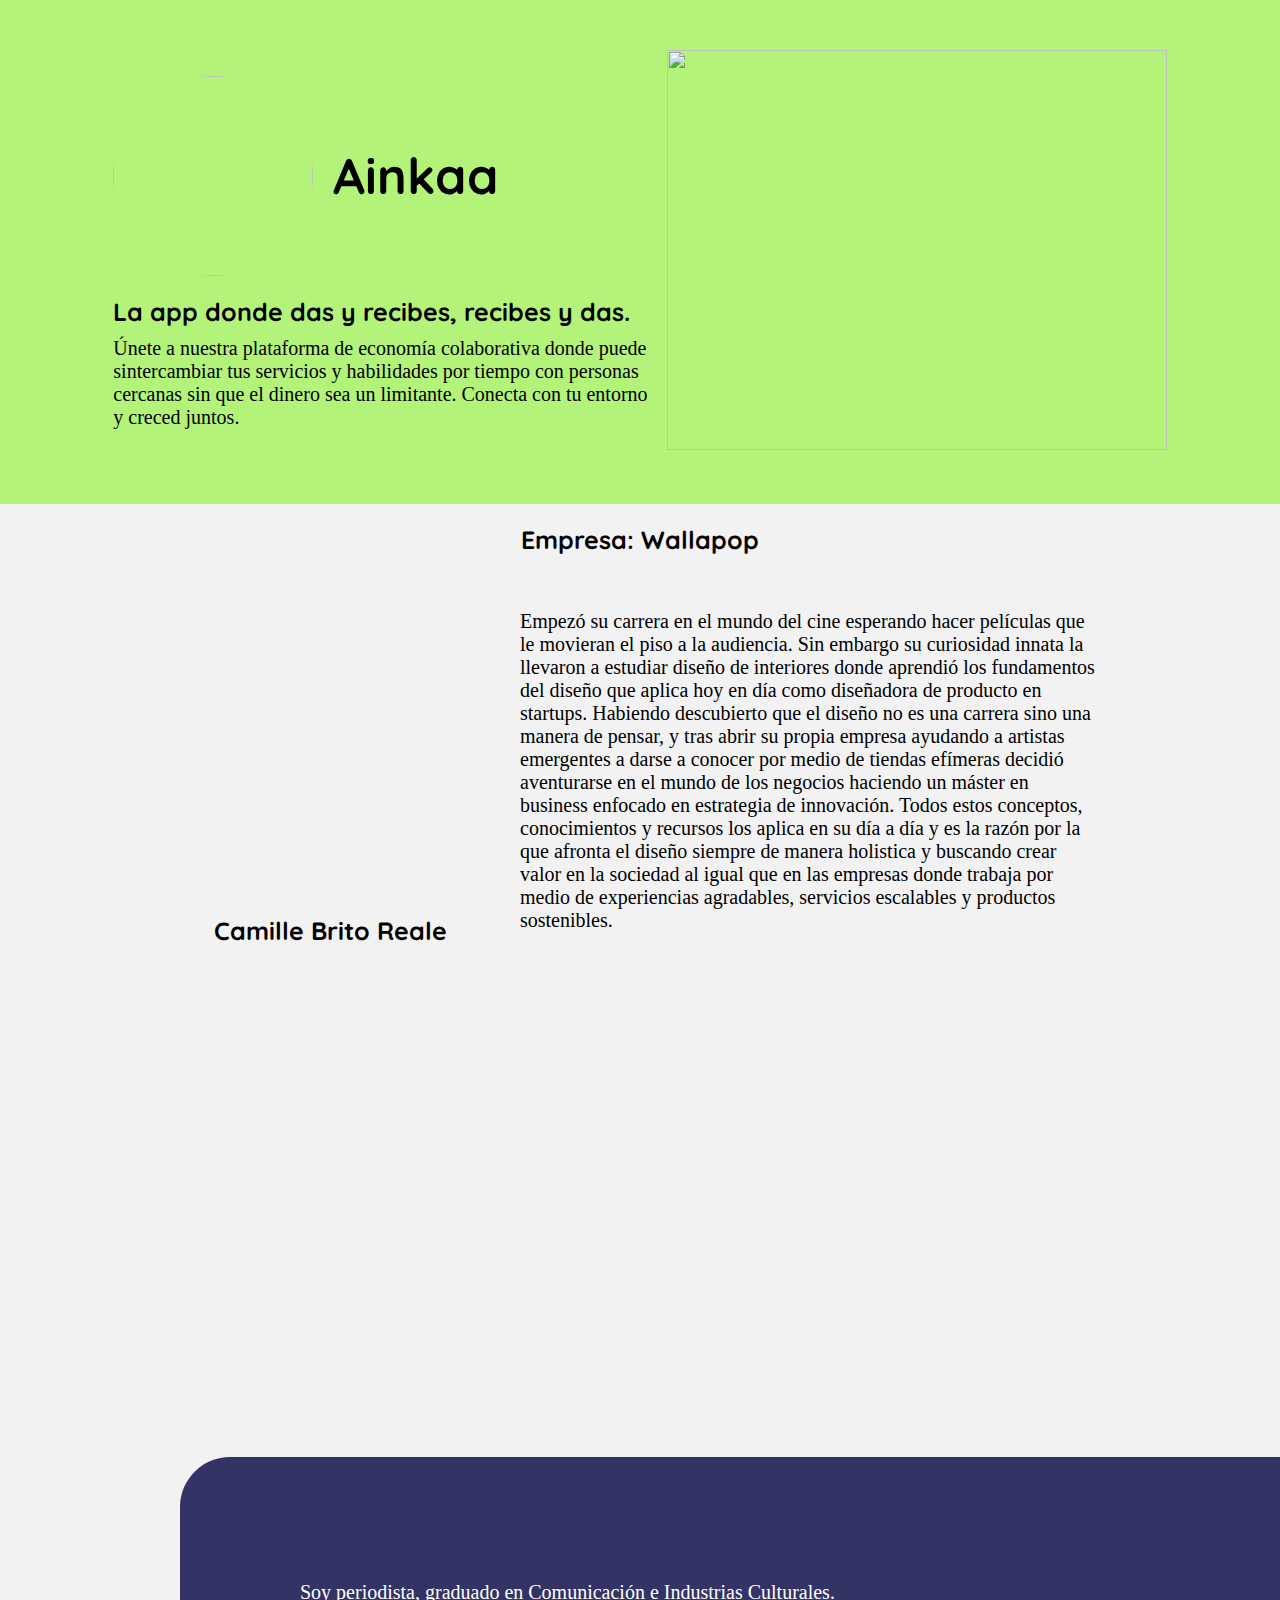
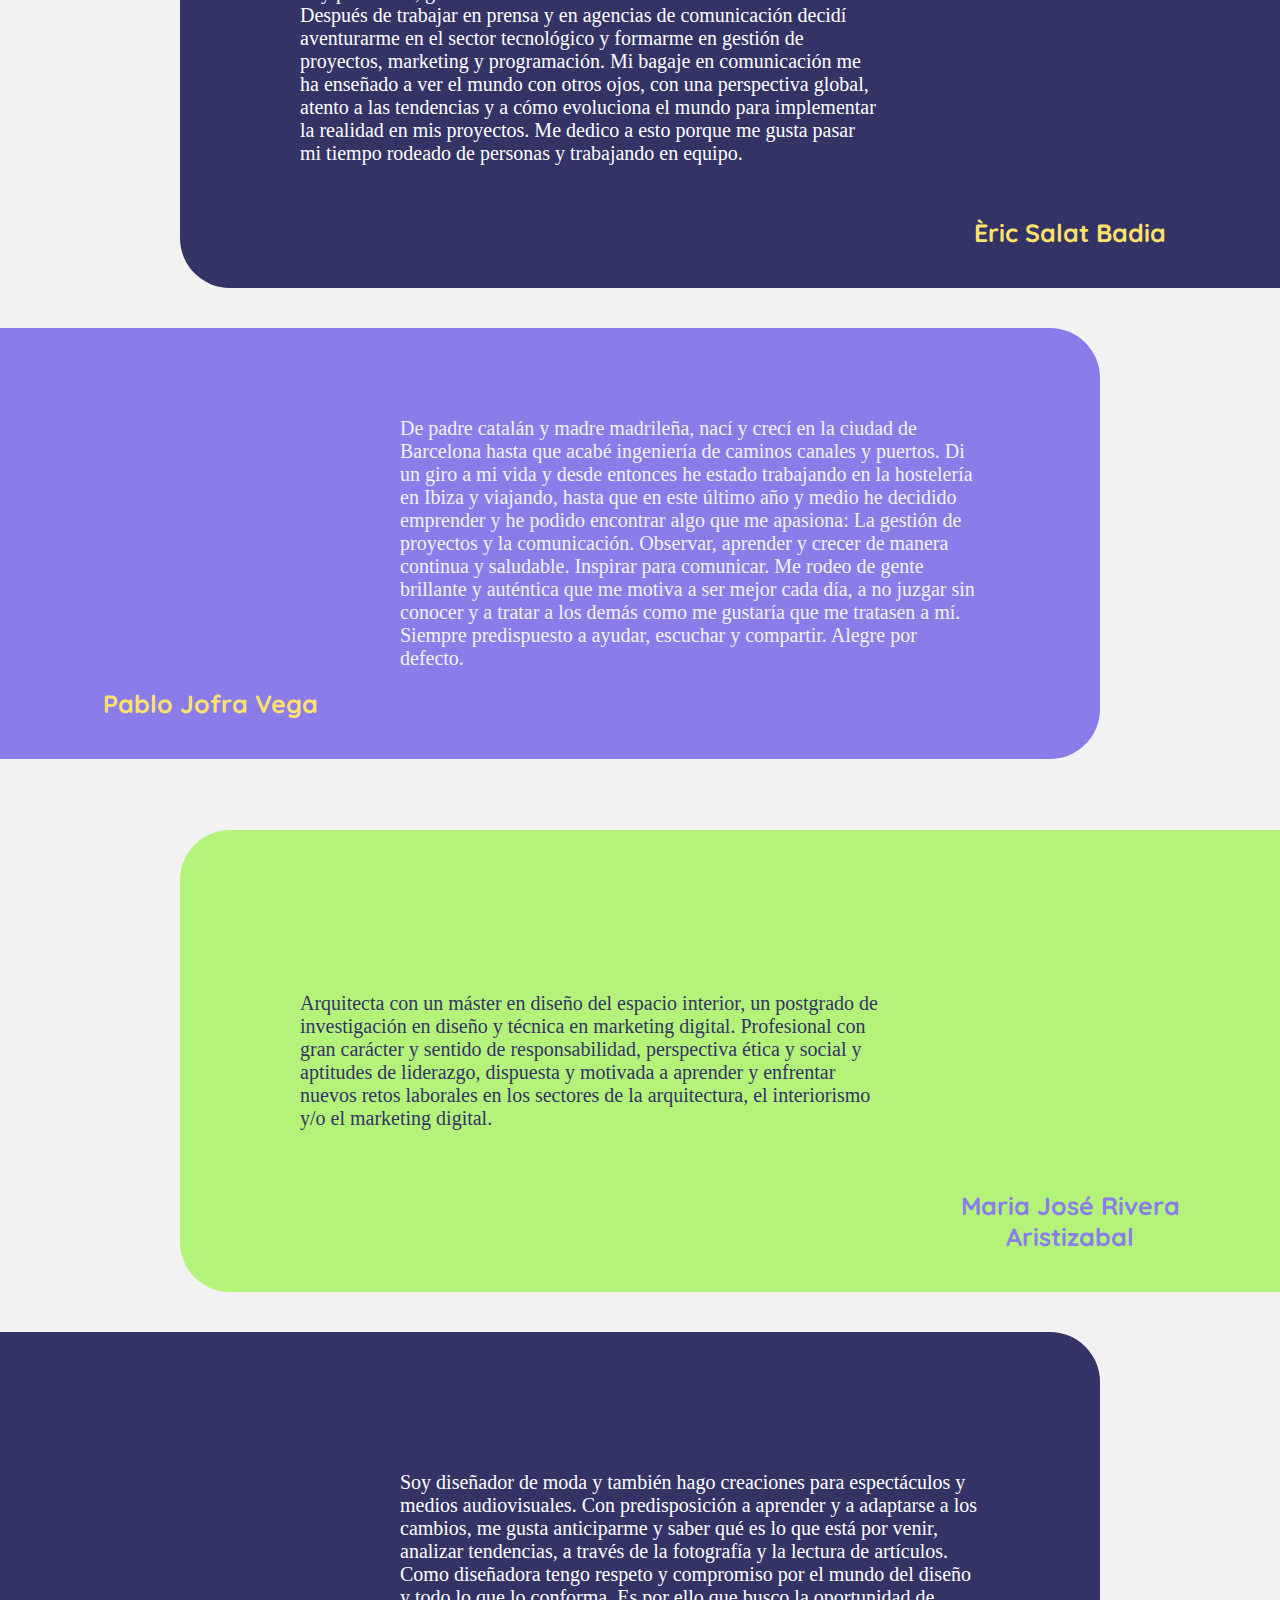
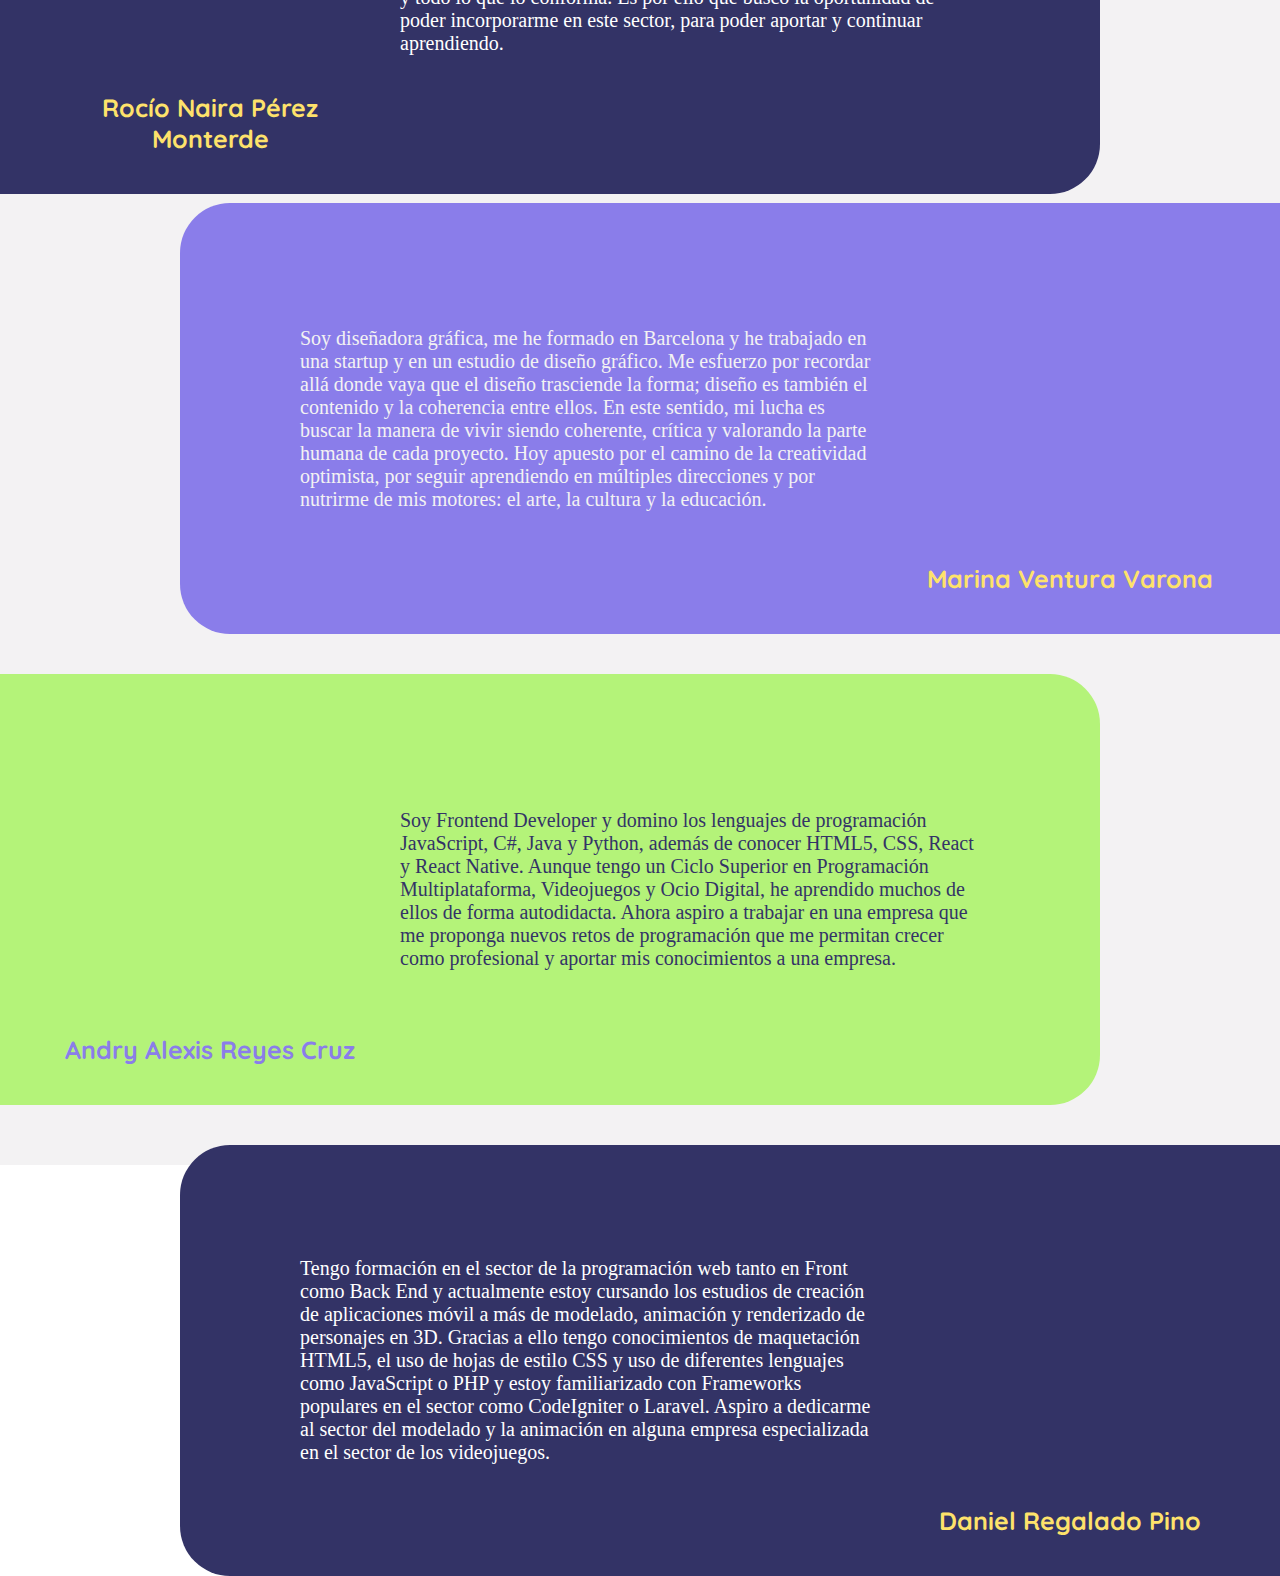
==== index.html @ befacdb6 "Primera subida página web Ainkaa" ====
<!DOCTYPE html>
    <html lang="en">
    <head>
        <meta charset="UTF-8">
        <meta http-equiv="X-UA-Compatible" content="IE=edge">
        <meta name="viewport" content="width=device-width, initial-scale=1.0">
        <title>Ainkaa</title>
        <link rel="stylesheet" href="styles.css">   
        <link rel="preconnect" href="https://fonts.gstatic.com">
        <link href="https://fonts.googleapis.com/css2?family=Quicksand:wght@700&display=swap" rel="stylesheet">
        <link href="https://fonts.googleapis.com/css2?family=Roboto&display=swap" rel="stylesheet"> 
        <link rel="stylesheet" href="https://unpkg.com/aos@next/dist/aos.css" />
    </head>
    <body>
        <div class='ainkaa-container'>
            <div class='header'>
                <div>
                    <div class='logo'>
                        <img src='http://appsfactory.cat/wp-content/uploads/2021/05/icono-1_sombra.png'/>
                        <h1>
                            Ainkaa
                        </h1>
                    </div>
                    <h2>
                        La app donde das y recibes, recibes y das. 
                    </h2>
                    <p>
                        Únete a nuestra plataforma de economía colaborativa donde puede sintercambiar tus servicios y habilidades por tiempo con personas cercanas sin que el dinero sea un limitante. Conecta con tu entorno y creced juntos.
                    </p>
                </div>
                <div>
                    <img src='http://appsfactory.cat/wp-content/uploads/2021/05/Ilustraciones-ainkaa-scaled.png'/>
                </div>
            </div>
            <div class='person camille'>
                <h2>
                    Empresa: Wallapop
                </h2>
                <div class='person-content'>
                    <section>
                        <div class='photo'>
                            <div></div>
                            <div>
                                <a href='https://www.linkedin.com/in/camillebreale/' target='_blank'>
                                    Linkedin
                                </a>
                            </div>
                        </div>
                        <h4>
                            Camille Brito Reale
                        </h4>
                    </section>
                    <p>
                        Empezó su carrera en el mundo del cine esperando hacer películas que le movieran el piso a la audiencia. Sin embargo su curiosidad innata la llevaron a estudiar diseño de interiores donde aprendió los fundamentos del diseño que aplica hoy en día como diseñadora de producto en startups. Habiendo descubierto que el diseño no es una carrera sino una manera de pensar, y tras abrir su propia empresa ayudando a artistas emergentes a darse a conocer por medio de tiendas efímeras decidió aventurarse en el mundo de los negocios haciendo un máster en business enfocado en estrategia de innovación. 

Todos estos conceptos, conocimientos y recursos los aplica en su día a día y es la razón por la que afronta el diseño siempre de manera holistica y buscando crear valor en la sociedad al igual que en las empresas donde trabaja por medio de experiencias agradables, servicios escalables y productos sostenibles. 
                    </p>
                </div>
            </div>
            <div class='person eric'>
                <div class='person-content right' data-aos='slide-up'>
                    <section>
                        <div class='photo'>
                            <div></div>
                            <div>
                                <a href='http://appsfactory.cat/wp-content/uploads/2021/05/CV-ÈRIC-SALAT-BADIA.pdf' target='_blank'>
                                    C.V.
                                </a>
                            </div>
                        </div>
                        <h4>
                            Èric Salat Badia
                        </h4>
                    </section>
                    <p>
                        Soy periodista, graduado en Comunicación e Industrias Culturales. Después de trabajar en prensa y en agencias de comunicación decidí aventurarme en el sector tecnológico y formarme en gestión de proyectos, marketing y programación. Mi bagaje en comunicación me ha enseñado a ver el mundo con otros ojos, con una perspectiva global, atento a las tendencias y a cómo evoluciona el mundo para implementar la realidad en mis proyectos. Me dedico a esto porque me gusta pasar mi tiempo rodeado de personas y trabajando en equipo.
                    </p>
                </div>
            </div>
            <div class='person pablo'>
                <div class='person-content left' data-aos='slide-up'>
                    <section>
                        <div class='photo'>
                            <div></div>
                            <div>
                                <a href='http://appsfactory.cat/wp-content/uploads/2021/05/CV_Pablo-Jofra.pdf' target='_blank'>
                                    C.V.
                                </a>
                            </div>
                        </div>
                        <h4>
                            Pablo Jofra Vega
                        </h4>
                    </section>
                    <p>
                        De padre catalán y madre madrileña, nací y crecí en la ciudad de Barcelona hasta que acabé ingeniería de caminos canales y puertos. Di un giro a mi vida y desde entonces he estado trabajando en la hostelería en Ibiza  y viajando, hasta que en este último año y medio he decidido emprender  y he podido encontrar algo que me apasiona: La gestión de proyectos y la comunicación.

Observar, aprender y crecer de manera continua y saludable. Inspirar para comunicar. Me rodeo de gente brillante y auténtica que me motiva a ser mejor cada día, a no juzgar sin conocer y a tratar a los demás como me gustaría que me tratasen a mí. Siempre predispuesto a ayudar, escuchar y compartir. Alegre por defecto.

                    </p>
                </div>
            </div>
            <div class='person majo'>
                <div class='person-content right' data-aos='slide-up'>
                    <section>
                        <div class='photo'>
                            <div></div>
                            <div>
                                <a href='http://appsfactory.cat/wp-content/uploads/2021/05/CV-Maria-Jose-Rivera.pdf' target='_blank'>
                                    C.V.
                                </a>
                                <a href='https://www.youtube.com/watch?v=gDdboHt_WVc' target='_blank'>
                                    Vídeo C.V.
                                </a>
                            </div>
                        </div>
                        <h4>
                            Maria José Rivera Aristizabal
                        </h4>
                    </section>
                    <p>
                        Arquitecta con un máster en diseño del espacio interior, un postgrado de investigación en diseño y técnica en marketing digital. Profesional con gran carácter y sentido de responsabilidad, perspectiva ética y social y aptitudes de liderazgo, dispuesta y motivada a aprender y enfrentar nuevos retos laborales en los sectores de la arquitectura, el interiorismo y/o el marketing digital.
                    </p>
                </div>
            </div>
            <div class='person rocio'>
                <div class='person-content left' data-aos='slide-up'>
                    <section>
                        <div class='photo'>
                            <div></div>
                            <div>
                                <a href='http://appsfactory.cat/wp-content/uploads/2021/05/ROCIO_NAYRA_CV-1.pdf' target='_blank'>
                                    C.V.
                                </a>
                            </div>
                        </div>
                        <h4>
                            Rocío Naira Pérez Monterde
                        </h4>
                    </section>
                    <p>
                        Soy diseñador de moda y también hago creaciones para espectáculos y medios audiovisuales.
                        Con predisposición a aprender y a adaptarse a los cambios, me gusta anticiparme y saber qué es lo que está por venir, analizar tendencias, a través de la fotografía y la lectura de artículos.
                        Como diseñadora tengo respeto y compromiso por el mundo del diseño y todo lo que lo conforma. Es por ello que busco la oportunidad de poder incorporarme en este sector, para poder aportar y continuar aprendiendo.
                    </p>
                </div>
            </div>
            <div class='person marina'>
                <div class='person-content right' data-aos='slide-up'>
                    <section>
                        <div class='photo'>
                            <div></div>
                            <div>
                                <a href='https://digiapp.es/andry/documents/CV-Marina-Ventura.pdf' target='_blank'>
                                    C.V.
                                </a>
                            </div>
                        </div>
                        <h4>
                            Marina Ventura Varona
                        </h4>
                    </section>
                    <p>
                        Soy diseñadora gráfica, me he formado en Barcelona y he trabajado en una startup y en un estudio de diseño gráfico. Me esfuerzo por recordar allá donde vaya que el diseño trasciende la forma; diseño es también el contenido y la coherencia entre ellos. En este sentido, mi lucha es buscar la manera de vivir siendo coherente, crítica y valorando la parte humana de cada proyecto. Hoy apuesto por el camino de la creatividad optimista, por seguir aprendiendo en múltiples direcciones y por nutrirme de mis motores: el arte, la cultura y la educación.
                    </p>
                </div>
            </div>
            <div class='person andry'>
                <div class='person-content left' data-aos='slide-up'>
                    <section>
                        <div class='photo'>
                            <div></div>
                            <div>
                                <a href='http://appsfactory.cat/wp-content/uploads/2021/05/Cv_Andry_Alexis_Reyes_Cruz.pdf' target='_blank'>
                                    C.V.
                                </a>
                            </div>
                        </div>
                        <h4>
                            Andry Alexis Reyes Cruz
                        </h4>
                    </section>
                    <p>
                        Soy Frontend Developer y domino los lenguajes de programación  JavaScript, C#, Java y Python, además de conocer HTML5, CSS, React y React Native. Aunque tengo un Ciclo Superior en Programación Multiplataforma, Videojuegos y Ocio Digital, he aprendido muchos de ellos de forma autodidacta.
                        Ahora aspiro a trabajar en una empresa que me proponga nuevos retos de programación que me permitan crecer como profesional y aportar mis conocimientos a una empresa.
                    </p>
                </div>
            </div>
            <div class='person dani'>
                <div class='person-content right' data-aos='slide-up'>
                    <section>
                        <div class='photo'>
                            <div></div>
                            <div>
                                <a href='http://appsfactory.cat/wp-content/uploads/2021/05/CV_Daniel_Regalado.pdf' target='_blank'>
                                    C.V.
                                </a>
                            </div>
                        </div>
                        <h4>
                            Daniel Regalado Pino
                        </h4>
                    </section>
                    <p>
                        Tengo formación en el sector de la programación web tanto en Front como Back End y actualmente estoy cursando los estudios de creación de aplicaciones móvil a más de modelado, animación y renderizado de personajes en 3D.
                        Gracias a ello tengo conocimientos de maquetación HTML5, el uso de hojas de estilo CSS y uso de diferentes lenguajes como JavaScript o PHP y estoy familiarizado con Frameworks populares en el sector como CodeIgniter o Laravel. Aspiro a dedicarme al sector del modelado y la animación en alguna empresa especializada en el sector de los videojuegos.
                    </p>
                </div>
            </div>
        </div>
        <script src="https://unpkg.com/aos@next/dist/aos.js"></script>
        <script>
            window.addEventListener('load', () => {
                AOS.init();
                const camille = document.querySelector('.camille .person-content > section .photo');
                camille.classList.add('init-anim');
            });
        </script>
    </body>
</html>
---- styles.css ----
* {
    padding: 0px;
    margin: 0px;
}

h1 {
    text-align: left;
}

h1, h2, h3, h4, a {
    font-family: 'Quicksand', sans-serif;
}

h2, h3 {
    font-size: 25px;
    font-weight: bold;
}

h4 {
    font-size: 25px;
    font-weight: bold;
    text-align: center;
}

a {
    font-size: 40px;
    color: black;
}

p {
    font-size: 20px;
}

.init-anim {
    transform: rotateY(360deg);
}

.ainkaa-container {
    width: 100vw;
    height: 100vh;
    background-color: #F3F2F3;
}

.header {
    display: flex;
    justify-content: space-evenly;
    background-color: #B4F379; /*Color de fondo del header.*/
    padding: 50px 100px 50px 100px;
}

.header > div:first-child {
    display: flex;
    flex-direction: column;
    justify-content: center;
    width: 50%;
}

.logo {
    display: flex;
    justify-content: center;
    align-items: center;
    margin-bottom: 20px;
    margin-right: 20px;
    align-self: flex-start;
}

.logo h1 {
    font-size: 50px;
    font-family: 'Quicksand', sans-serif;
}

.logo img {
    width: 200px;
    height: 200px;
    margin-right: 20px;
    border-radius: 50%;
}

.header div:first-child h2 {
    margin-bottom: 10px;
}

.header div:last-child img {
    width: 500px;
    height: 400px;
}

.person {
    display: flex;
    flex-direction: column;
    justify-content: center;
    align-items: center;
    /* padding: 40px 40px 60px 40px; */
    background-color: #F3F2F3;
    padding-top: 20px;
    padding-bottom: 20px;
}

.person h2 {
    text-align: center;
}

.person-content {
    display: flex;
    flex-direction: row;
    width: 75%;
    justify-content: center;
    align-items: center;
    padding: 20px;
}

.person-content > section {
    display: flex;
    flex-direction: column;
    justify-content: center;
    align-items: center;
    margin-right: 20px;
    perspective: 50;
    border-radius: 50%;
    margin: 20px;
}

.person-content > section h3 {
    color: #333366;
}

.person-content p {
    margin-left: 20px;
    margin-right: 20px;
}

.camille .person-content {
    align-self: center;
}

.camille .photo div:first-child {
    background-image: url('http://appsfactory.cat/wp-content/uploads/2021/05/Camille-Brito-Reale.jpg');
    background-size: contain;
}

.right {
    display: flex;
    justify-content: center;
    align-self: flex-end;
    flex-direction: row-reverse;
    justify-self: center;
    border-radius: 50px 0 0 50px;
    padding-left: 100px;
    padding-top: 20px;
    padding-bottom: 20px;
    padding-right: 40px;
}

.left {
    display: flex;
    justify-content: center;
    align-self: flex-start;
    flex-direction: row;
    justify-self: center;
    border-radius: 0 50px 50px 0;
    padding-right: 100px;
    padding-top: 20px;
    padding-bottom: 20px;
    padding-left: 40px;
}

.photo {
    width: 300px;
    height: 300px;
    margin-bottom: 20px;
    transform-style: preserve-3d;
    position: relative;
    transition: 1.5s;
}

.person-content > section:hover .photo {
    transform: rotateY(180deg);
}

.photo div:first-child {
    width: 100%;
    height: 100%;
    background-size: contain;
    border-radius: 50%;
    backface-visibility: hidden;
    position: absolute;
}

.photo div:last-child {
    display: flex;
    align-items: center;
    justify-content: center;
    width: 100%;
    height: 100%;
    background-color: white;
    backface-visibility: hidden;
    position: absolute;
    transform: rotateY(180deg);
    border-radius: 50%;
}

.photo div:last-child h4 {
    text-align: center;
}

.eric .photo div:first-child {
    background-image: url('http://appsfactory.cat/wp-content/uploads/2021/05/Èric-Salat-Badia.jpg');
}

.eric .person-content {
    background-color: #333366;
}

.eric .person-content > section > h4 {
    color: #FEE26B;
}

.eric .person-content > p {
    color: white;
}

.pablo .photo div:first-child {
    background-image: url('http://appsfactory.cat/wp-content/uploads/2021/05/Pablo-Jofra-Vega-scaled.jpg');
}

.pablo .person-content {
    background-color: #8A7DEA;
}

.pablo .person-content > section > h4 {
    color: #FEE26B;
}

.pablo .person-content > p {
    color: #F3F2F3;
}

.majo .photo > div:first-child {
    background-image: url('http://appsfactory.cat/wp-content/uploads/2021/05/Maria-José-Rivera-Aristizabal-scaled.jpg');
}

.majo .photo > div:last-child {
    flex-direction: column;
}

.majo .person-content {
    background-color: #B4F379;
}

.majo .person-content > section > h4 {
    color: #8A7DEA;
}

.majo .person-content > p {
    color: #333366;
}

.rocio .photo > div:first-child {
    background-image: url('http://appsfactory.cat/wp-content/uploads/2021/05/Rocío-Naira-Pérez-Monterde-scaled.jpg');
}

.rocio .person-content {
    background-color: #333366;
}

.rocio .person-content > section > h4 {
    color: #FEE26B
}

.rocio .person-content > p {
    color: white;
}

.marina .photo > div:first-child {
    background-image: url('http://appsfactory.cat/wp-content/uploads/2021/05/Marina-Ventura-Verona-scaled.jpg');
}

.marina .person-content {
    background-color: #8A7DEA;
}

.marina .person-content > section > h4 {
    color: #FEE26B;
}

.marina .person-content > p {
    color: #F3F2F3;
}

.andry .photo > div:first-child {
    background-image: url('http://appsfactory.cat/wp-content/uploads/2021/05/Andry-Alexis-Reyes-Cruz-scaled.jpg');
}

.andry .person-content {
    background-color: #B4F379;
}

.andry .person-content > section > h4 {
    color: #8A7DEA;
}

.andry .person-content > p {
    color: #333366;
}

.dani .photo > div:first-child {
    background-image: url('http://appsfactory.cat/wp-content/uploads/2021/05/dani.jpeg');
}

.dani .person-content {
    background-color: #333366;
}

.dani .person-content > section > h4 {
    color: #FEE26B
}

.dani .person-content > p {
    color: white;
}

@media screen and (max-width: 1000px) {
    .header {
        flex-direction: column;
        justify-content: center;
        align-items: center;
    }

    .header > div:first-child {
        width: 90%;
        margin-bottom: 50px;
    }    

    .header div:last-child img {
        width: 400px;
        height: 300px;
    }

    .logo {
        align-self: center
    }

    .person-content {
        margin-top: 40px;
        display: flex;
        flex-direction: column;
        width: 80%;
    }

    .person-content p {
        margin: 60px;
    }

    .person-content > section {
        margin-bottom: 20px;
        margin-right: 0px;
    }

    .right {
        align-self: center;
        flex-direction: column;
        padding: 30px;
        margin: 0px;
        border-radius: 0px;
        width: 100vw;
    }

    .left {
        align-self: center;
        flex-direction: column;
        padding: 30px;
        margin: 0px;
        border-radius: 0px;
        width: 100vw;
    }
}
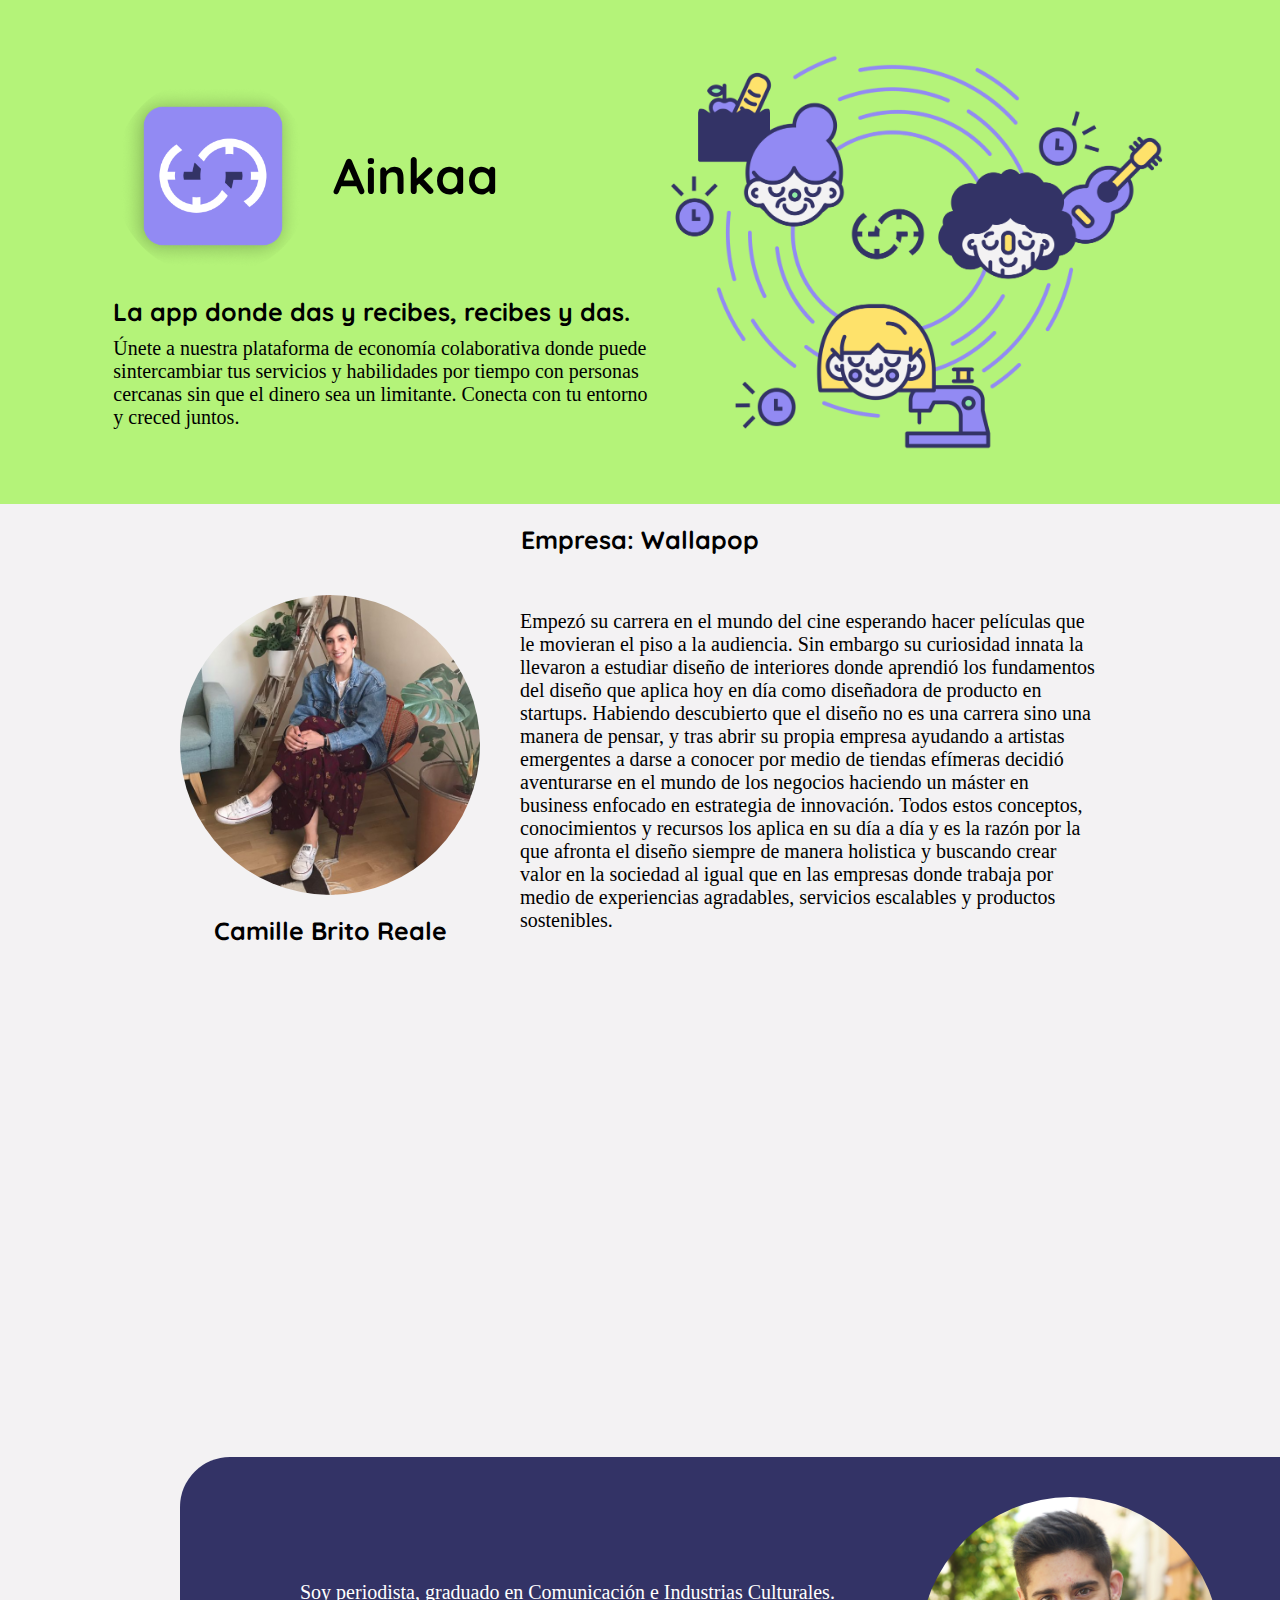
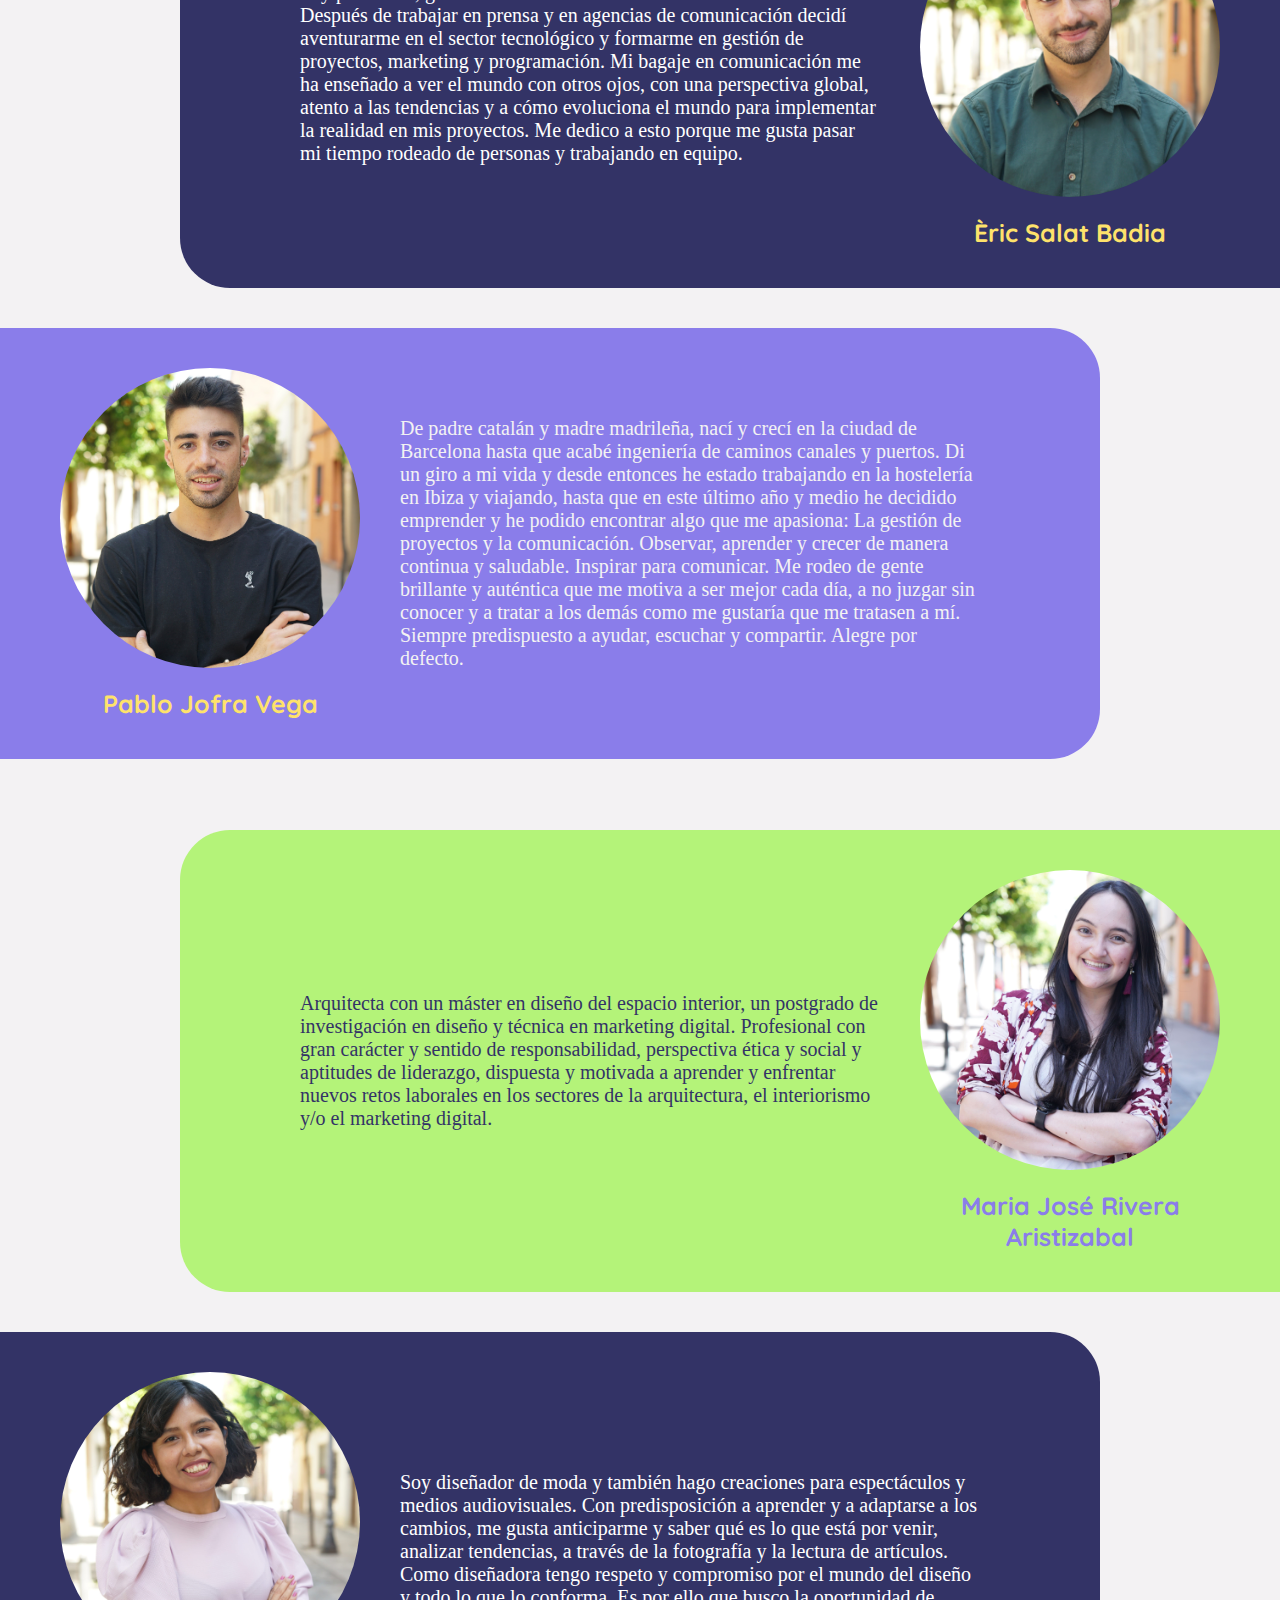
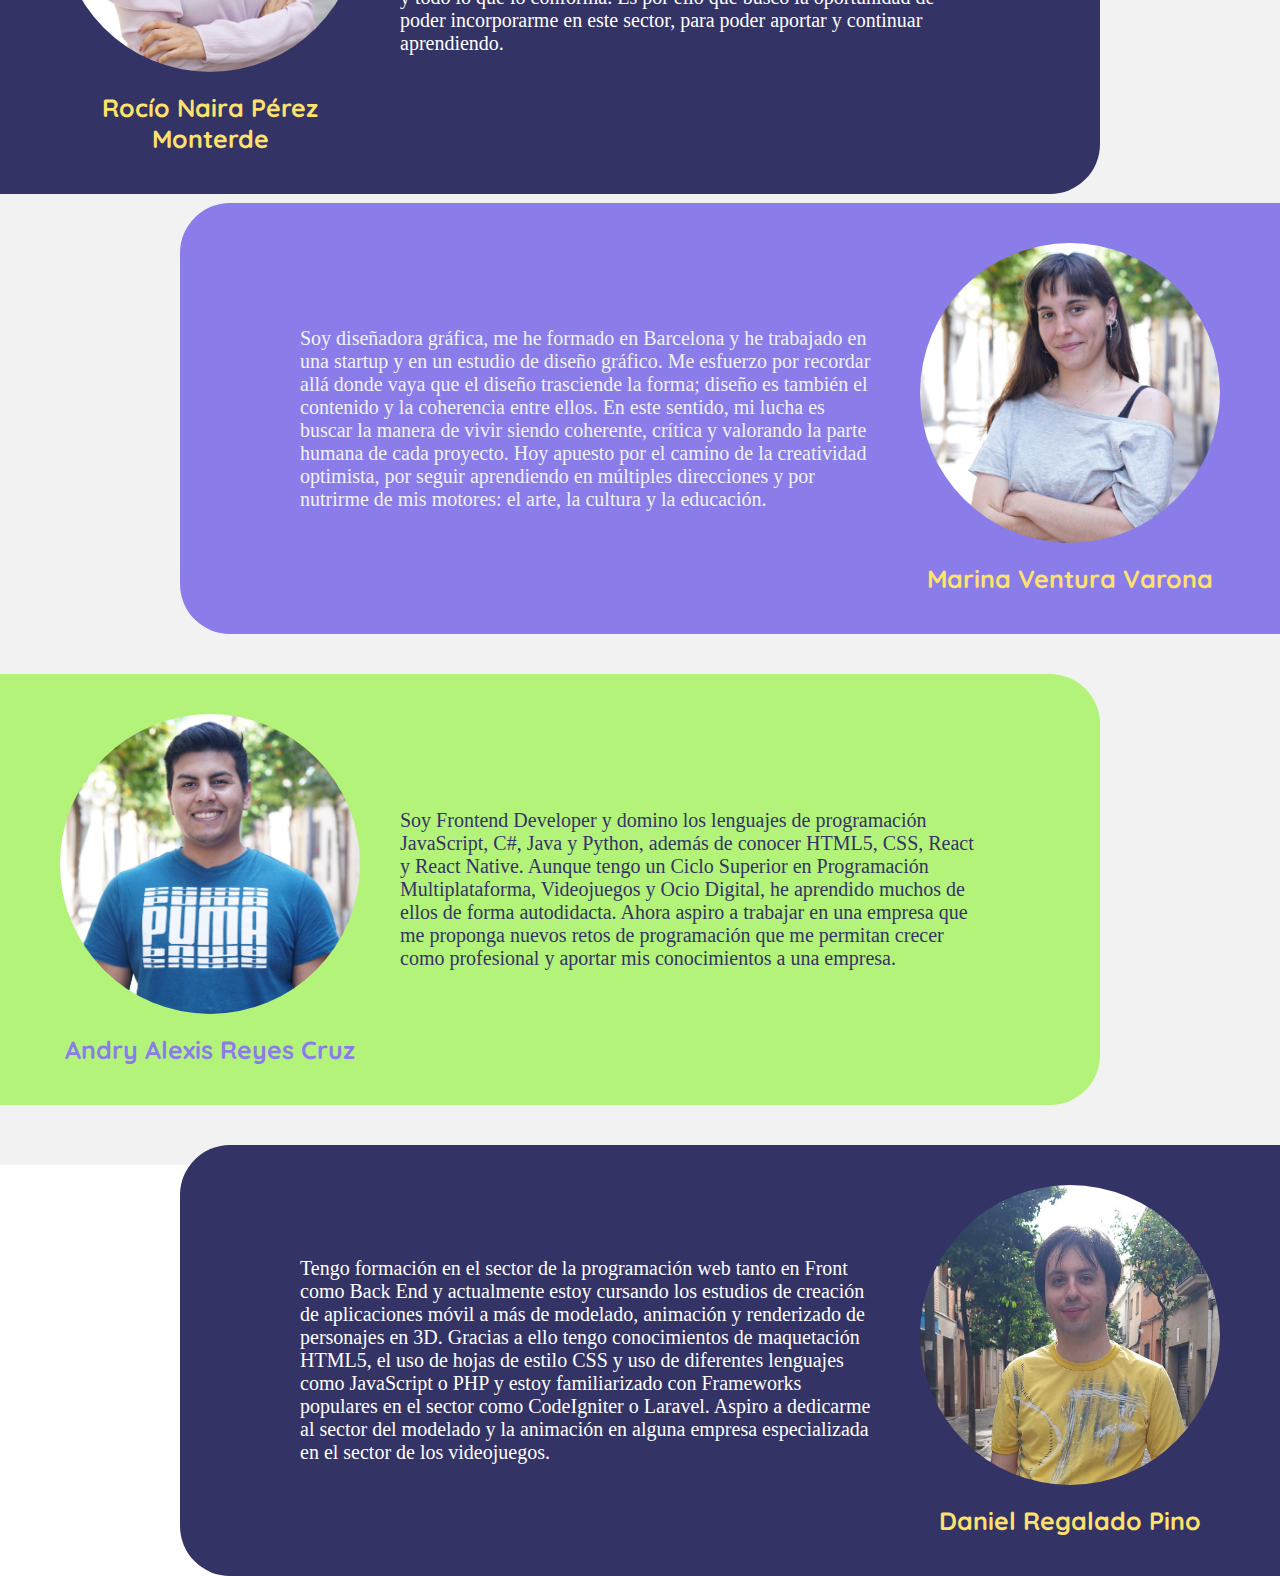
==== commit 5ee29a91: "Cambio URLS imagenes y documentos" ====
--- a/index.html
+++ b/index.html
@@ -16,7 +16,7 @@
             <div class='header'>
                 <div>
                     <div class='logo'>
-                        <img src='http://appsfactory.cat/wp-content/uploads/2021/05/icono-1_sombra.png'/>
+                        <img src='./img/icono_1_sombra.png'/>
                         <h1>
                             Ainkaa
                         </h1>
@@ -29,7 +29,7 @@
                     </p>
                 </div>
                 <div>
-                    <img src='http://appsfactory.cat/wp-content/uploads/2021/05/Ilustraciones-ainkaa-scaled.png'/>
+                    <img src='./img/ilustraciones_ainkaa.png'/>
                 </div>
             </div>
             <div class='person camille'>
@@ -63,7 +63,7 @@
                         <div class='photo'>
                             <div></div>
                             <div>
-                                <a href='http://appsfactory.cat/wp-content/uploads/2021/05/CV-ÈRIC-SALAT-BADIA.pdf' target='_blank'>
+                                <a href='./documents/CV_ÈRIC_SALAT_BADIA.pdf' target='_blank'>
                                     C.V.
                                 </a>
                             </div>
@@ -83,7 +83,7 @@
                         <div class='photo'>
                             <div></div>
                             <div>
-                                <a href='http://appsfactory.cat/wp-content/uploads/2021/05/CV_Pablo-Jofra.pdf' target='_blank'>
+                                <a href='./documents/CV_Pablo-Jofra.pdf target='_blank'>
                                     C.V.
                                 </a>
                             </div>
@@ -106,7 +106,7 @@
                         <div class='photo'>
                             <div></div>
                             <div>
-                                <a href='http://appsfactory.cat/wp-content/uploads/2021/05/CV-Maria-Jose-Rivera.pdf' target='_blank'>
+                                <a href='./documents/CV Maria Jose Rivera.pdf' target='_blank'>
                                     C.V.
                                 </a>
                                 <a href='https://www.youtube.com/watch?v=gDdboHt_WVc' target='_blank'>
@@ -129,7 +129,7 @@
                         <div class='photo'>
                             <div></div>
                             <div>
-                                <a href='http://appsfactory.cat/wp-content/uploads/2021/05/ROCIO_NAYRA_CV-1.pdf' target='_blank'>
+                                <a href='./documents/ROCIO_NAYRA_CV.pdf' target='_blank'>
                                     C.V.
                                 </a>
                             </div>
@@ -151,7 +151,7 @@
                         <div class='photo'>
                             <div></div>
                             <div>
-                                <a href='https://digiapp.es/andry/documents/CV-Marina-Ventura.pdf' target='_blank'>
+                                <a href='./documents/CV-Marina-Ventura.pdf' target='_blank'>
                                     C.V.
                                 </a>
                             </div>
@@ -171,7 +171,7 @@
                         <div class='photo'>
                             <div></div>
                             <div>
-                                <a href='http://appsfactory.cat/wp-content/uploads/2021/05/Cv_Andry_Alexis_Reyes_Cruz.pdf' target='_blank'>
+                                <a href='./documents/Cv_Andry_Alexis_Reyes_Cruz.pdf' target='_blank'>
                                     C.V.
                                 </a>
                             </div>
@@ -192,7 +192,7 @@
                         <div class='photo'>
                             <div></div>
                             <div>
-                                <a href='http://appsfactory.cat/wp-content/uploads/2021/05/CV_Daniel_Regalado.pdf' target='_blank'>
+                                <a href='./documents/CV_Daniel_Regalado.pdf' target='_blank'>
                                     C.V.
                                 </a>
                             </div>
@@ -210,11 +210,9 @@
         </div>
         <script src="https://unpkg.com/aos@next/dist/aos.js"></script>
         <script>
-            window.addEventListener('load', () => {
-                AOS.init();
-                const camille = document.querySelector('.camille .person-content > section .photo');
-                camille.classList.add('init-anim');
-            });
+            AOS.init();
+            const camille = document.querySelector('.camille .person-content > section .photo');
+            camille.classList.add('init-anim');
         </script>
     </body>
 </html>--- a/styles.css
+++ b/styles.css
@@ -134,7 +134,7 @@
 }
 
 .camille .photo div:first-child {
-    background-image: url('http://appsfactory.cat/wp-content/uploads/2021/05/Camille-Brito-Reale.jpg');
+    background-image: url('./img/camille_brito_reale.jpg');
     background-size: contain;
 }
 
@@ -204,7 +204,7 @@
 }
 
 .eric .photo div:first-child {
-    background-image: url('http://appsfactory.cat/wp-content/uploads/2021/05/Èric-Salat-Badia.jpg');
+    background-image: url('./img/eric_salat_badia.jpg');
 }
 
 .eric .person-content {
@@ -220,7 +220,7 @@
 }
 
 .pablo .photo div:first-child {
-    background-image: url('http://appsfactory.cat/wp-content/uploads/2021/05/Pablo-Jofra-Vega-scaled.jpg');
+    background-image: url('./img/pablo_jofra_vega.jpg');
 }
 
 .pablo .person-content {
@@ -236,7 +236,7 @@
 }
 
 .majo .photo > div:first-child {
-    background-image: url('http://appsfactory.cat/wp-content/uploads/2021/05/Maria-José-Rivera-Aristizabal-scaled.jpg');
+    background-image: url('./img/maria_jose_rivera_aristizabal.jpg');
 }
 
 .majo .photo > div:last-child {
@@ -256,7 +256,7 @@
 }
 
 .rocio .photo > div:first-child {
-    background-image: url('http://appsfactory.cat/wp-content/uploads/2021/05/Rocío-Naira-Pérez-Monterde-scaled.jpg');
+    background-image: url('./img//rocio_naira_perez_monterde.jpg');
 }
 
 .rocio .person-content {
@@ -272,7 +272,7 @@
 }
 
 .marina .photo > div:first-child {
-    background-image: url('http://appsfactory.cat/wp-content/uploads/2021/05/Marina-Ventura-Verona-scaled.jpg');
+    background-image: url('./img/marina_ventura_verona.jpg');
 }
 
 .marina .person-content {
@@ -288,7 +288,7 @@
 }
 
 .andry .photo > div:first-child {
-    background-image: url('http://appsfactory.cat/wp-content/uploads/2021/05/Andry-Alexis-Reyes-Cruz-scaled.jpg');
+    background-image: url('./img/andry_alexis_reyes_cruz.jpg');
 }
 
 .andry .person-content {
@@ -304,7 +304,7 @@
 }
 
 .dani .photo > div:first-child {
-    background-image: url('http://appsfactory.cat/wp-content/uploads/2021/05/dani.jpeg');
+    background-image: url('./img/dani.jpeg');
 }
 
 .dani .person-content {
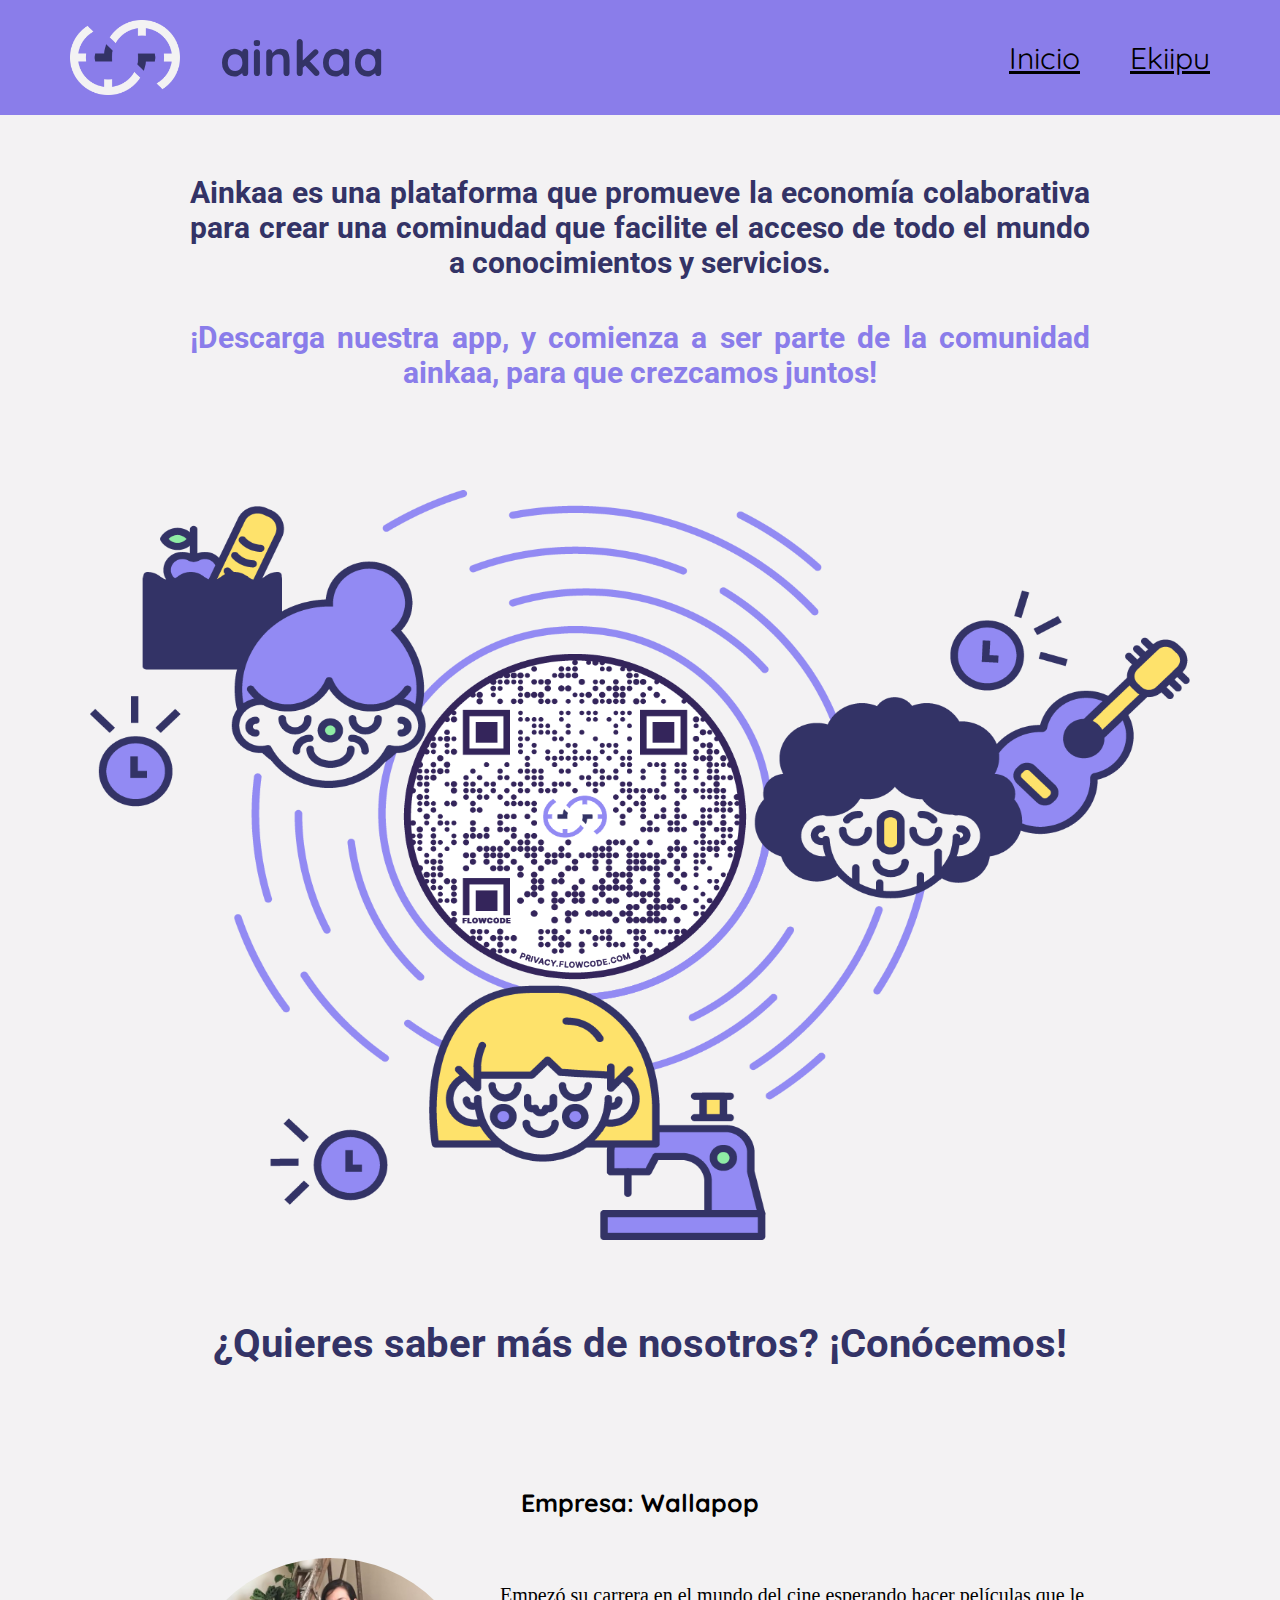
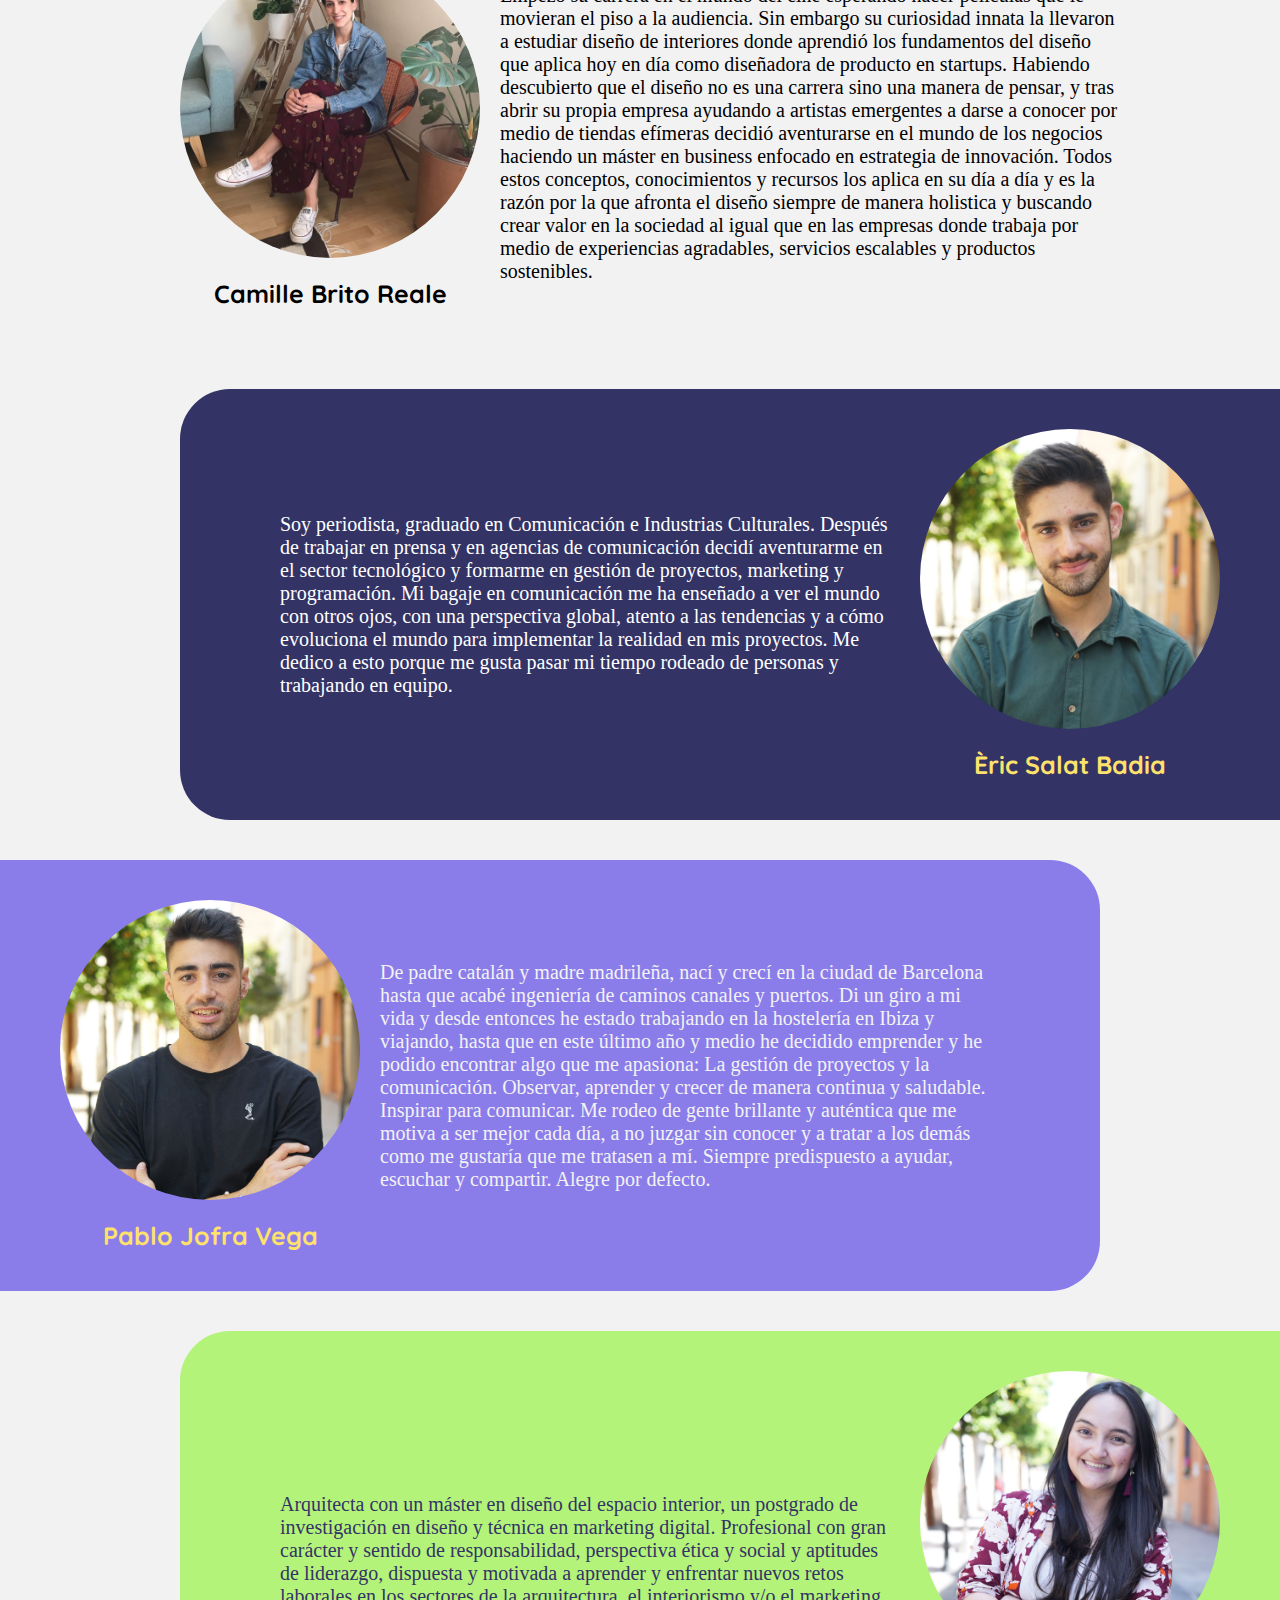
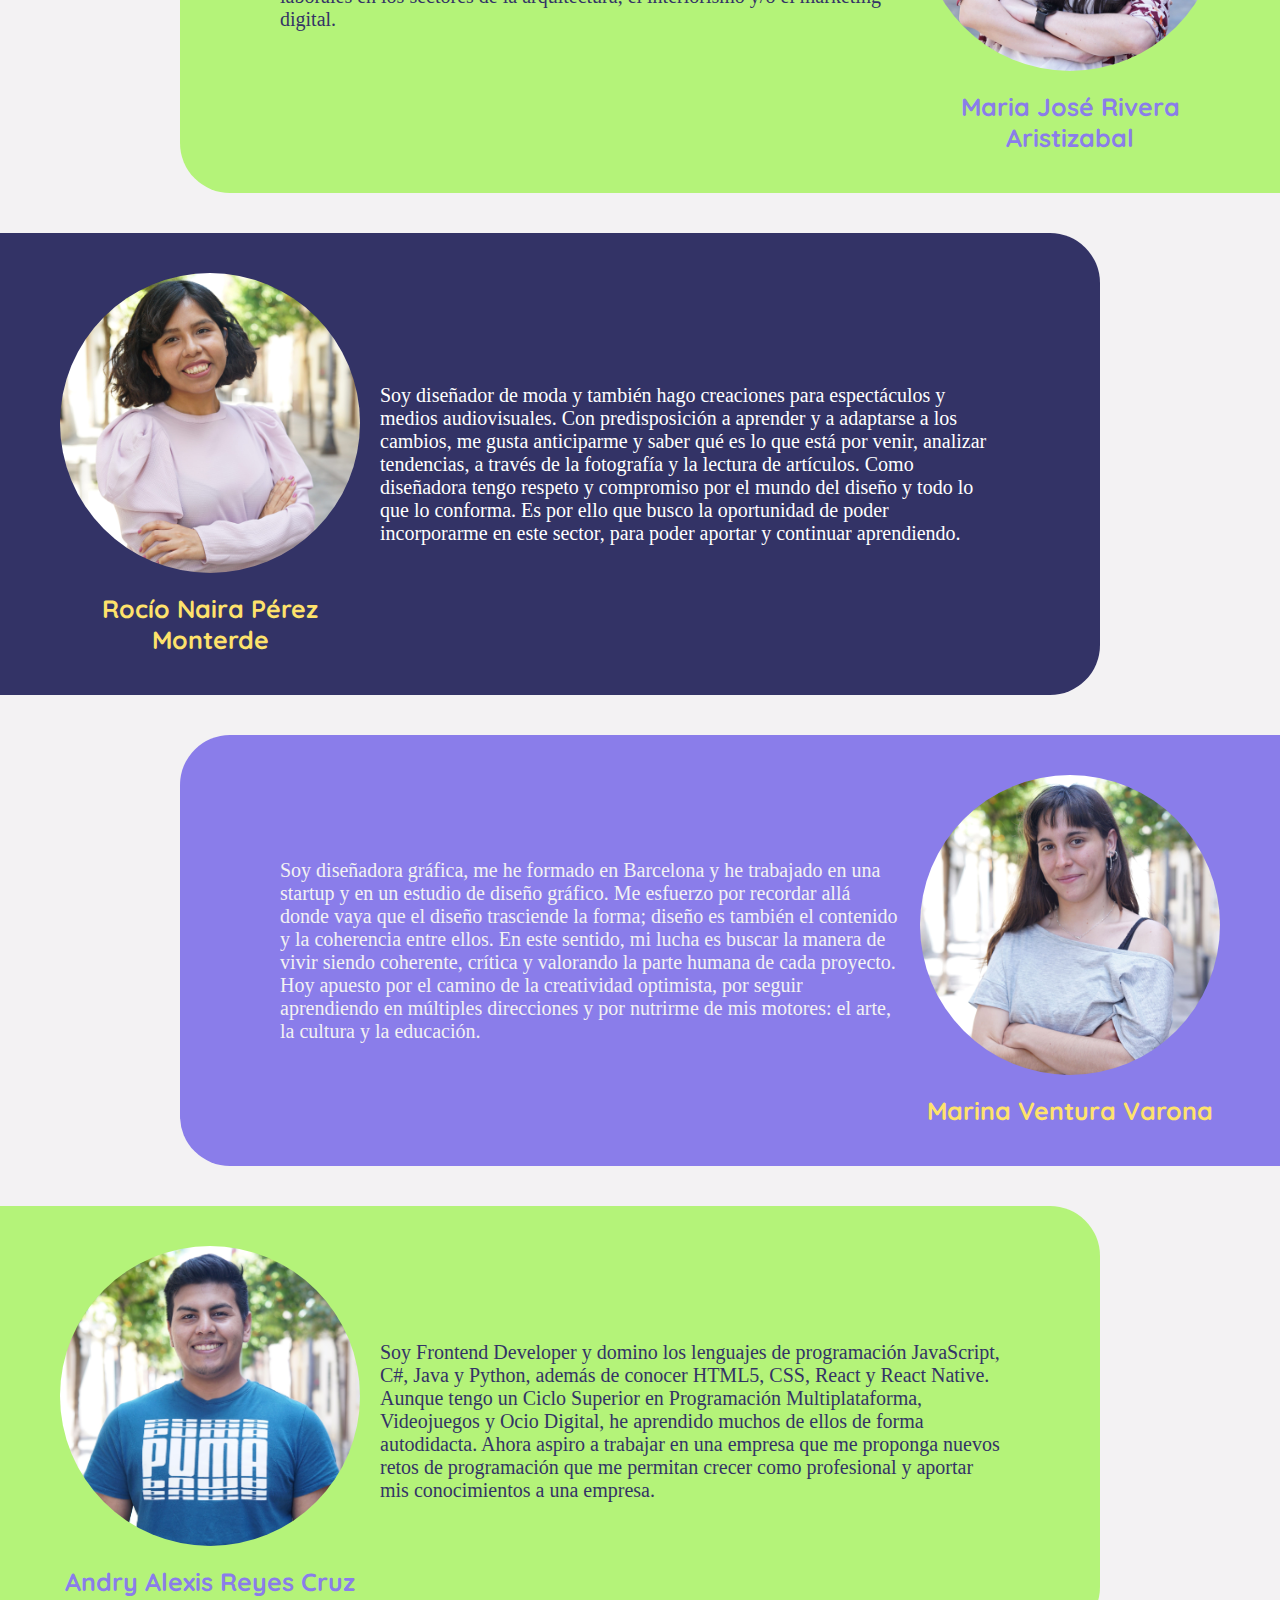
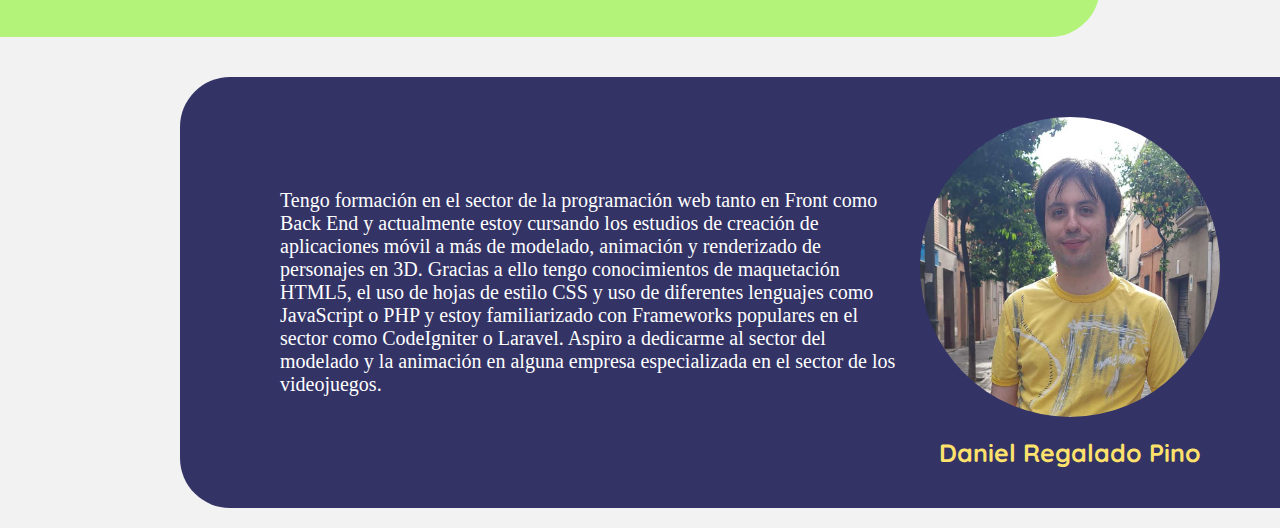
==== commit eddfcae4: "Primeros cambios" ====
--- a/index.html
+++ b/index.html
@@ -9,28 +9,49 @@
         <link rel="preconnect" href="https://fonts.gstatic.com">
         <link href="https://fonts.googleapis.com/css2?family=Quicksand:wght@700&display=swap" rel="stylesheet">
         <link href="https://fonts.googleapis.com/css2?family=Roboto&display=swap" rel="stylesheet"> 
-        <link rel="stylesheet" href="https://unpkg.com/aos@next/dist/aos.css" />
+        <link href="https://fonts.googleapis.com/css2?family=Roboto&display=swap" rel="stylesheet">
+        <link href="https://fonts.googleapis.com/css2?family=Roboto:wght@400;700&display=swap" rel="stylesheet"> 
+        <link rel="stylesheet" href="https://unpkg.com/aos@next/dist/aos.css"/>
     </head>
     <body>
-        <div class='ainkaa-container'>
+        <div class='container'>
             <div class='header'>
                 <div>
                     <div class='logo'>
                         <img src='./img/icono_1_sombra.png'/>
                         <h1>
-                            Ainkaa
+                            ainkaa
                         </h1>
                     </div>
-                    <h2>
-                        La app donde das y recibes, recibes y das. 
-                    </h2>
-                    <p>
-                        Únete a nuestra plataforma de economía colaborativa donde puede sintercambiar tus servicios y habilidades por tiempo con personas cercanas sin que el dinero sea un limitante. Conecta con tu entorno y creced juntos.
-                    </p>
-                </div>
-                <div>
-                    <img src='./img/ilustraciones_ainkaa.png'/>
-                </div>
+                </div>
+                <div class="bar-menu">
+                    <nav>
+                        <ul>
+                            <li>
+                                <a href="#">
+                                   Inicio
+                                </a>
+                            </li>
+                            <li>
+                                <a href="pages/ekiipu.html">
+                                   Ekiipu
+                                </a>
+                            </li>
+                        </ul>
+                    </nav>
+                </div>
+            </div>
+            <div class="description">
+                <p>
+                    Ainkaa es una plataforma que promueve la economía colaborativa para crear una cominudad que facilite el acceso de todo el mundo a conocimientos y servicios.
+                </p>
+                <p>
+                    ¡Descarga nuestra app, y comienza a ser parte de la comunidad ainkaa, para que crezcamos juntos!
+                </p>
+                <img src="img/ilustraciones_ainkaa.png"/>
+                <p>
+                    ¿Quieres saber más de nosotros? ¡Conócemos!
+                </p>
             </div>
             <div class='person camille'>
                 <h2>
@@ -58,7 +79,7 @@
                 </div>
             </div>
             <div class='person eric'>
-                <div class='person-content right' data-aos='slide-up'>
+                <div class='person-content right'>
                     <section>
                         <div class='photo'>
                             <div></div>
@@ -78,12 +99,12 @@
                 </div>
             </div>
             <div class='person pablo'>
-                <div class='person-content left' data-aos='slide-up'>
-                    <section>
-                        <div class='photo'>
-                            <div></div>
-                            <div>
-                                <a href='./documents/CV_Pablo-Jofra.pdf target='_blank'>
+                <div class='person-content left'>
+                    <section>
+                        <div class='photo'>
+                            <div></div>
+                            <div>
+                                <a href='./documents/CV_Pablo-Jofra.pdf' target='_blank'>
                                     C.V.
                                 </a>
                             </div>
@@ -101,7 +122,7 @@
                 </div>
             </div>
             <div class='person majo'>
-                <div class='person-content right' data-aos='slide-up'>
+                <div class='person-content right'>
                     <section>
                         <div class='photo'>
                             <div></div>
@@ -124,7 +145,7 @@
                 </div>
             </div>
             <div class='person rocio'>
-                <div class='person-content left' data-aos='slide-up'>
+                <div class='person-content left'>
                     <section>
                         <div class='photo'>
                             <div></div>
@@ -146,7 +167,7 @@
                 </div>
             </div>
             <div class='person marina'>
-                <div class='person-content right' data-aos='slide-up'>
+                <div class='person-content right'>
                     <section>
                         <div class='photo'>
                             <div></div>
@@ -166,7 +187,7 @@
                 </div>
             </div>
             <div class='person andry'>
-                <div class='person-content left' data-aos='slide-up'>
+                <div class='person-content left'>
                     <section>
                         <div class='photo'>
                             <div></div>
@@ -187,7 +208,7 @@
                 </div>
             </div>
             <div class='person dani'>
-                <div class='person-content right' data-aos='slide-up'>
+                <div class='person-content right'>
                     <section>
                         <div class='photo'>
                             <div></div>
@@ -210,7 +231,6 @@
         </div>
         <script src="https://unpkg.com/aos@next/dist/aos.js"></script>
         <script>
-            AOS.init();
             const camille = document.querySelector('.camille .person-content > section .photo');
             camille.classList.add('init-anim');
         </script>
--- a/styles.css
+++ b/styles.css
@@ -1,6 +1,10 @@
 * {
     padding: 0px;
     margin: 0px;
+}
+
+body {
+    margin: auto;
 }
 
 h1 {
@@ -35,62 +39,109 @@
     transform: rotateY(360deg);
 }
 
-.ainkaa-container {
-    width: 100vw;
-    height: 100vh;
+.container {
     background-color: #F3F2F3;
 }
 
 .header {
     display: flex;
-    justify-content: space-evenly;
-    background-color: #B4F379; /*Color de fondo del header.*/
-    padding: 50px 100px 50px 100px;
+    justify-content: space-between;
+    align-items: center;
+    background-color: #8A7DEA; /*Color de fondo del header.*/
+    padding-left: 70px;
+    padding-top: 20px;
+    padding-bottom: 20px;
+    padding-right: 70px;
 }
 
 .header > div:first-child {
     display: flex;
     flex-direction: column;
     justify-content: center;
-    width: 50%;
+    align-items: center;
+}
+
+.bar-menu ul {
+    list-style: none;
+    display: flex;
+}
+
+.bar-menu li {
+    margin-left: 50px;
+}
+
+.bar-menu a {
+    font-size: 30px;
+}
+
+.bar-menu li:hover a {
+    color: #B4F379;
+}
+
+.description {
+    width: auto;
+    display: flex;
+    flex-direction: column;
+    justify-content: center;
+    align-items: center;
+    padding: 60px;
+}
+
+.description p {
+    font-family: 'Roboto', sans-serif;
+    text-align: center;
+    font-size: 30px;
+    width: 900px;
+    text-align: justify;  
+    -moz-text-align-last: center; /* Code for Firefox */
+    text-align-last: center;
+    color: #333366;
+    font-weight: bold;
+    margin-bottom: 40px;
+}
+
+.description p:nth-child(2) {
+    color: #8A7DEA;
+}
+
+.description p:last-of-type {
+    margin-top: 80px;
+    font-size: 40px;
+}
+
+.description img {
+    margin-top: 60px;
+    width: 1100px;
+    height: 750px;
 }
 
 .logo {
     display: flex;
     justify-content: center;
     align-items: center;
-    margin-bottom: 20px;
-    margin-right: 20px;
-    align-self: flex-start;
 }
 
 .logo h1 {
     font-size: 50px;
+    color: #333366;
     font-family: 'Quicksand', sans-serif;
 }
 
-.logo img {
-    width: 200px;
-    height: 200px;
-    margin-right: 20px;
-    border-radius: 50%;
+.logo > img {
+    width: 110px;
+    height: 75px;
+    margin-right: 40px;
 }
 
 .header div:first-child h2 {
     margin-bottom: 10px;
 }
 
-.header div:last-child img {
-    width: 500px;
-    height: 400px;
-}
-
 .person {
     display: flex;
     flex-direction: column;
     justify-content: center;
     align-items: center;
-    /* padding: 40px 40px 60px 40px; */
     background-color: #F3F2F3;
     padding-top: 20px;
     padding-bottom: 20px;
@@ -122,11 +173,6 @@
 
 .person-content > section h3 {
     color: #333366;
-}
-
-.person-content p {
-    margin-left: 20px;
-    margin-right: 20px;
 }
 
 .camille .person-content {
@@ -320,31 +366,46 @@
 }
 
 @media screen and (max-width: 1000px) {
+    .container {
+        overflow: none;
+    }
     .header {
         flex-direction: column;
         justify-content: center;
         align-items: center;
+        width: auto;
     }
 
     .header > div:first-child {
-        width: 90%;
+        width: auto;
+    }
+
+    .header > div:first-child {
         margin-bottom: 50px;
     }    
 
     .header div:last-child img {
-        width: 400px;
-        height: 300px;
+        width: 100%;
+        height: 100%;
     }
 
     .logo {
-        align-self: center
+        align-self: center;
+        flex-direction: column;
+    }
+
+    .person {
+        width: auto;
     }
 
     .person-content {
         margin-top: 40px;
         display: flex;
         flex-direction: column;
-        width: 80%;
+        width: auto;
+        margin-left: 0px;
+        margin-right: 0px;
+        padding: 0px;
     }
 
     .person-content p {
@@ -354,6 +415,7 @@
     .person-content > section {
         margin-bottom: 20px;
         margin-right: 0px;
+        margin-left: 0px;
     }
 
     .right {
@@ -362,7 +424,6 @@
         padding: 30px;
         margin: 0px;
         border-radius: 0px;
-        width: 100vw;
     }
 
     .left {
@@ -371,6 +432,12 @@
         padding: 30px;
         margin: 0px;
         border-radius: 0px;
-        width: 100vw;
+    }
+}
+
+@media screen and (max-width: 900px) {
+    .photo {
+        height: 200px;
+        width: 200px;
     }
 }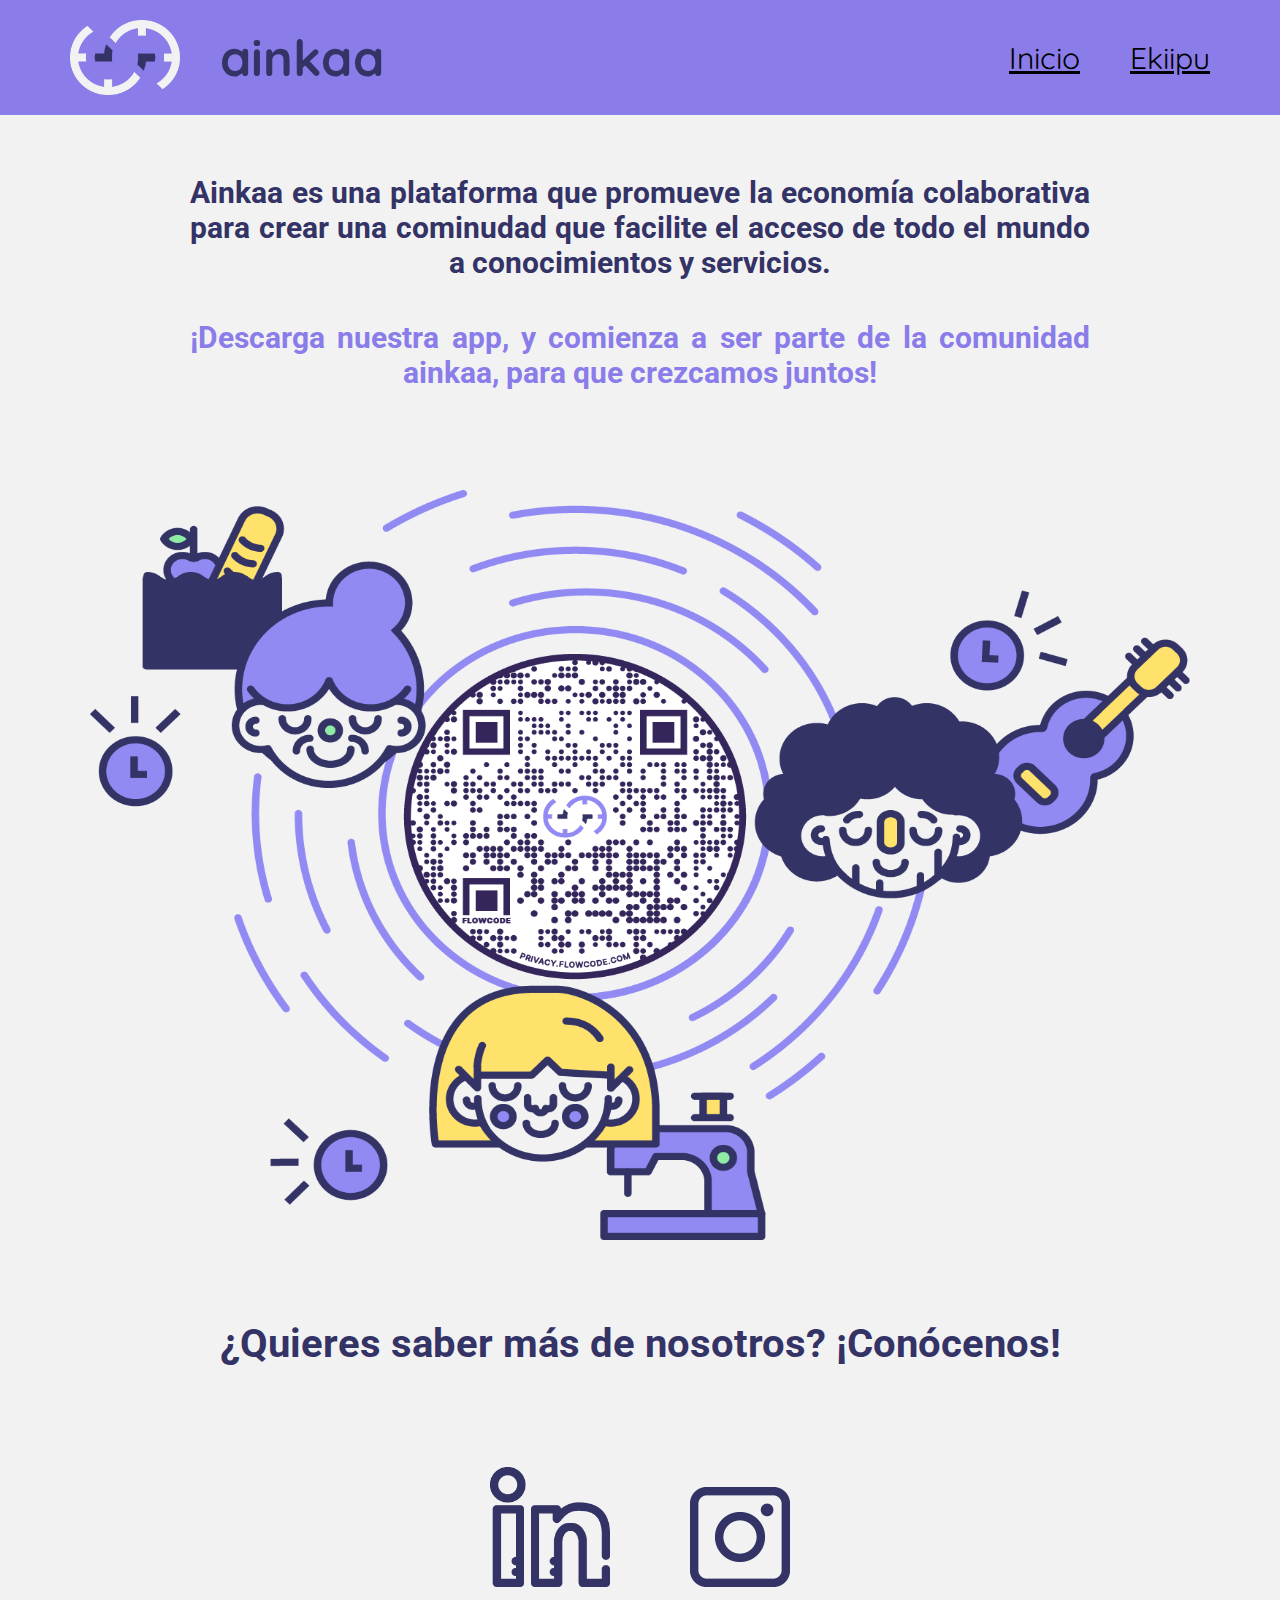
==== commit 78eda624: "actualización diseño" ====
--- a/index.html
+++ b/index.html
@@ -9,7 +9,6 @@
         <link rel="preconnect" href="https://fonts.gstatic.com">
         <link href="https://fonts.googleapis.com/css2?family=Quicksand:wght@700&display=swap" rel="stylesheet">
         <link href="https://fonts.googleapis.com/css2?family=Roboto&display=swap" rel="stylesheet"> 
-        <link href="https://fonts.googleapis.com/css2?family=Roboto&display=swap" rel="stylesheet">
         <link href="https://fonts.googleapis.com/css2?family=Roboto:wght@400;700&display=swap" rel="stylesheet"> 
         <link rel="stylesheet" href="https://unpkg.com/aos@next/dist/aos.css"/>
     </head>
@@ -50,184 +49,17 @@
                 </p>
                 <img src="img/ilustraciones_ainkaa.png"/>
                 <p>
-                    ¿Quieres saber más de nosotros? ¡Conócemos!
+                    ¿Quieres saber más de nosotros? ¡Conócenos!
                 </p>
             </div>
-            <div class='person camille'>
-                <h2>
-                    Empresa: Wallapop
-                </h2>
-                <div class='person-content'>
-                    <section>
-                        <div class='photo'>
-                            <div></div>
-                            <div>
-                                <a href='https://www.linkedin.com/in/camillebreale/' target='_blank'>
-                                    Linkedin
-                                </a>
-                            </div>
-                        </div>
-                        <h4>
-                            Camille Brito Reale
-                        </h4>
-                    </section>
-                    <p>
-                        Empezó su carrera en el mundo del cine esperando hacer películas que le movieran el piso a la audiencia. Sin embargo su curiosidad innata la llevaron a estudiar diseño de interiores donde aprendió los fundamentos del diseño que aplica hoy en día como diseñadora de producto en startups. Habiendo descubierto que el diseño no es una carrera sino una manera de pensar, y tras abrir su propia empresa ayudando a artistas emergentes a darse a conocer por medio de tiendas efímeras decidió aventurarse en el mundo de los negocios haciendo un máster en business enfocado en estrategia de innovación. 
-
-Todos estos conceptos, conocimientos y recursos los aplica en su día a día y es la razón por la que afronta el diseño siempre de manera holistica y buscando crear valor en la sociedad al igual que en las empresas donde trabaja por medio de experiencias agradables, servicios escalables y productos sostenibles. 
-                    </p>
-                </div>
-            </div>
-            <div class='person eric'>
-                <div class='person-content right'>
-                    <section>
-                        <div class='photo'>
-                            <div></div>
-                            <div>
-                                <a href='./documents/CV_ÈRIC_SALAT_BADIA.pdf' target='_blank'>
-                                    C.V.
-                                </a>
-                            </div>
-                        </div>
-                        <h4>
-                            Èric Salat Badia
-                        </h4>
-                    </section>
-                    <p>
-                        Soy periodista, graduado en Comunicación e Industrias Culturales. Después de trabajar en prensa y en agencias de comunicación decidí aventurarme en el sector tecnológico y formarme en gestión de proyectos, marketing y programación. Mi bagaje en comunicación me ha enseñado a ver el mundo con otros ojos, con una perspectiva global, atento a las tendencias y a cómo evoluciona el mundo para implementar la realidad en mis proyectos. Me dedico a esto porque me gusta pasar mi tiempo rodeado de personas y trabajando en equipo.
-                    </p>
-                </div>
-            </div>
-            <div class='person pablo'>
-                <div class='person-content left'>
-                    <section>
-                        <div class='photo'>
-                            <div></div>
-                            <div>
-                                <a href='./documents/CV_Pablo-Jofra.pdf' target='_blank'>
-                                    C.V.
-                                </a>
-                            </div>
-                        </div>
-                        <h4>
-                            Pablo Jofra Vega
-                        </h4>
-                    </section>
-                    <p>
-                        De padre catalán y madre madrileña, nací y crecí en la ciudad de Barcelona hasta que acabé ingeniería de caminos canales y puertos. Di un giro a mi vida y desde entonces he estado trabajando en la hostelería en Ibiza  y viajando, hasta que en este último año y medio he decidido emprender  y he podido encontrar algo que me apasiona: La gestión de proyectos y la comunicación.
-
-Observar, aprender y crecer de manera continua y saludable. Inspirar para comunicar. Me rodeo de gente brillante y auténtica que me motiva a ser mejor cada día, a no juzgar sin conocer y a tratar a los demás como me gustaría que me tratasen a mí. Siempre predispuesto a ayudar, escuchar y compartir. Alegre por defecto.
-
-                    </p>
-                </div>
-            </div>
-            <div class='person majo'>
-                <div class='person-content right'>
-                    <section>
-                        <div class='photo'>
-                            <div></div>
-                            <div>
-                                <a href='./documents/CV Maria Jose Rivera.pdf' target='_blank'>
-                                    C.V.
-                                </a>
-                                <a href='https://www.youtube.com/watch?v=gDdboHt_WVc' target='_blank'>
-                                    Vídeo C.V.
-                                </a>
-                            </div>
-                        </div>
-                        <h4>
-                            Maria José Rivera Aristizabal
-                        </h4>
-                    </section>
-                    <p>
-                        Arquitecta con un máster en diseño del espacio interior, un postgrado de investigación en diseño y técnica en marketing digital. Profesional con gran carácter y sentido de responsabilidad, perspectiva ética y social y aptitudes de liderazgo, dispuesta y motivada a aprender y enfrentar nuevos retos laborales en los sectores de la arquitectura, el interiorismo y/o el marketing digital.
-                    </p>
-                </div>
-            </div>
-            <div class='person rocio'>
-                <div class='person-content left'>
-                    <section>
-                        <div class='photo'>
-                            <div></div>
-                            <div>
-                                <a href='./documents/ROCIO_NAYRA_CV.pdf' target='_blank'>
-                                    C.V.
-                                </a>
-                            </div>
-                        </div>
-                        <h4>
-                            Rocío Naira Pérez Monterde
-                        </h4>
-                    </section>
-                    <p>
-                        Soy diseñador de moda y también hago creaciones para espectáculos y medios audiovisuales.
-                        Con predisposición a aprender y a adaptarse a los cambios, me gusta anticiparme y saber qué es lo que está por venir, analizar tendencias, a través de la fotografía y la lectura de artículos.
-                        Como diseñadora tengo respeto y compromiso por el mundo del diseño y todo lo que lo conforma. Es por ello que busco la oportunidad de poder incorporarme en este sector, para poder aportar y continuar aprendiendo.
-                    </p>
-                </div>
-            </div>
-            <div class='person marina'>
-                <div class='person-content right'>
-                    <section>
-                        <div class='photo'>
-                            <div></div>
-                            <div>
-                                <a href='./documents/CV-Marina-Ventura.pdf' target='_blank'>
-                                    C.V.
-                                </a>
-                            </div>
-                        </div>
-                        <h4>
-                            Marina Ventura Varona
-                        </h4>
-                    </section>
-                    <p>
-                        Soy diseñadora gráfica, me he formado en Barcelona y he trabajado en una startup y en un estudio de diseño gráfico. Me esfuerzo por recordar allá donde vaya que el diseño trasciende la forma; diseño es también el contenido y la coherencia entre ellos. En este sentido, mi lucha es buscar la manera de vivir siendo coherente, crítica y valorando la parte humana de cada proyecto. Hoy apuesto por el camino de la creatividad optimista, por seguir aprendiendo en múltiples direcciones y por nutrirme de mis motores: el arte, la cultura y la educación.
-                    </p>
-                </div>
-            </div>
-            <div class='person andry'>
-                <div class='person-content left'>
-                    <section>
-                        <div class='photo'>
-                            <div></div>
-                            <div>
-                                <a href='./documents/Cv_Andry_Alexis_Reyes_Cruz.pdf' target='_blank'>
-                                    C.V.
-                                </a>
-                            </div>
-                        </div>
-                        <h4>
-                            Andry Alexis Reyes Cruz
-                        </h4>
-                    </section>
-                    <p>
-                        Soy Frontend Developer y domino los lenguajes de programación  JavaScript, C#, Java y Python, además de conocer HTML5, CSS, React y React Native. Aunque tengo un Ciclo Superior en Programación Multiplataforma, Videojuegos y Ocio Digital, he aprendido muchos de ellos de forma autodidacta.
-                        Ahora aspiro a trabajar en una empresa que me proponga nuevos retos de programación que me permitan crecer como profesional y aportar mis conocimientos a una empresa.
-                    </p>
-                </div>
-            </div>
-            <div class='person dani'>
-                <div class='person-content right'>
-                    <section>
-                        <div class='photo'>
-                            <div></div>
-                            <div>
-                                <a href='./documents/CV_Daniel_Regalado.pdf' target='_blank'>
-                                    C.V.
-                                </a>
-                            </div>
-                        </div>
-                        <h4>
-                            Daniel Regalado Pino
-                        </h4>
-                    </section>
-                    <p>
-                        Tengo formación en el sector de la programación web tanto en Front como Back End y actualmente estoy cursando los estudios de creación de aplicaciones móvil a más de modelado, animación y renderizado de personajes en 3D.
-                        Gracias a ello tengo conocimientos de maquetación HTML5, el uso de hojas de estilo CSS y uso de diferentes lenguajes como JavaScript o PHP y estoy familiarizado con Frameworks populares en el sector como CodeIgniter o Laravel. Aspiro a dedicarme al sector del modelado y la animación en alguna empresa especializada en el sector de los videojuegos.
-                    </p>
-                </div>
-            </div>
+            <footer>
+                <a href="https://www.linkedin.com/company/ainkaa-app/" target="_blank">
+                    <img src="img/socialMedia/linkedin.png" id="lindekin"/>
+                </a>
+                <a href="https://www.instagram.com/ainkaa_app/?hl" target="_blank">
+                    <img src="img/socialMedia/instagram.png" id="instagram"/>
+                </a>
+            </footer>
         </div>
         <script src="https://unpkg.com/aos@next/dist/aos.js"></script>
         <script>
--- a/styles.css
+++ b/styles.css
@@ -137,307 +137,31 @@
     margin-bottom: 10px;
 }
 
-.person {
+footer {
     display: flex;
-    flex-direction: column;
     justify-content: center;
-    align-items: center;
-    background-color: #F3F2F3;
-    padding-top: 20px;
-    padding-bottom: 20px;
+    align-items: flex-end;
 }
 
-.person h2 {
-    text-align: center;
+footer a img {
+    display: block;
+    margin-bottom: 40px;
 }
 
-.person-content {
-    display: flex;
-    flex-direction: row;
-    width: 75%;
-    justify-content: center;
-    align-items: center;
-    padding: 20px;
+footer a img:first-of-type {
+    margin-right: 40px;
 }
 
-.person-content > section {
-    display: flex;
-    flex-direction: column;
-    justify-content: center;
-    align-items: center;
-    margin-right: 20px;
-    perspective: 50;
-    border-radius: 50%;
-    margin: 20px;
+footer a img:last-of-type {
+    margin-left: 40px;
 }
 
-.person-content > section h3 {
-    color: #333366;
+#lindekin {
+    width: 120px;
+    height: 120px;
 }
 
-.camille .person-content {
-    align-self: center;
-}
-
-.camille .photo div:first-child {
-    background-image: url('./img/camille_brito_reale.jpg');
-    background-size: contain;
-}
-
-.right {
-    display: flex;
-    justify-content: center;
-    align-self: flex-end;
-    flex-direction: row-reverse;
-    justify-self: center;
-    border-radius: 50px 0 0 50px;
-    padding-left: 100px;
-    padding-top: 20px;
-    padding-bottom: 20px;
-    padding-right: 40px;
-}
-
-.left {
-    display: flex;
-    justify-content: center;
-    align-self: flex-start;
-    flex-direction: row;
-    justify-self: center;
-    border-radius: 0 50px 50px 0;
-    padding-right: 100px;
-    padding-top: 20px;
-    padding-bottom: 20px;
-    padding-left: 40px;
-}
-
-.photo {
-    width: 300px;
-    height: 300px;
-    margin-bottom: 20px;
-    transform-style: preserve-3d;
-    position: relative;
-    transition: 1.5s;
-}
-
-.person-content > section:hover .photo {
-    transform: rotateY(180deg);
-}
-
-.photo div:first-child {
-    width: 100%;
-    height: 100%;
-    background-size: contain;
-    border-radius: 50%;
-    backface-visibility: hidden;
-    position: absolute;
-}
-
-.photo div:last-child {
-    display: flex;
-    align-items: center;
-    justify-content: center;
-    width: 100%;
-    height: 100%;
-    background-color: white;
-    backface-visibility: hidden;
-    position: absolute;
-    transform: rotateY(180deg);
-    border-radius: 50%;
-}
-
-.photo div:last-child h4 {
-    text-align: center;
-}
-
-.eric .photo div:first-child {
-    background-image: url('./img/eric_salat_badia.jpg');
-}
-
-.eric .person-content {
-    background-color: #333366;
-}
-
-.eric .person-content > section > h4 {
-    color: #FEE26B;
-}
-
-.eric .person-content > p {
-    color: white;
-}
-
-.pablo .photo div:first-child {
-    background-image: url('./img/pablo_jofra_vega.jpg');
-}
-
-.pablo .person-content {
-    background-color: #8A7DEA;
-}
-
-.pablo .person-content > section > h4 {
-    color: #FEE26B;
-}
-
-.pablo .person-content > p {
-    color: #F3F2F3;
-}
-
-.majo .photo > div:first-child {
-    background-image: url('./img/maria_jose_rivera_aristizabal.jpg');
-}
-
-.majo .photo > div:last-child {
-    flex-direction: column;
-}
-
-.majo .person-content {
-    background-color: #B4F379;
-}
-
-.majo .person-content > section > h4 {
-    color: #8A7DEA;
-}
-
-.majo .person-content > p {
-    color: #333366;
-}
-
-.rocio .photo > div:first-child {
-    background-image: url('./img//rocio_naira_perez_monterde.jpg');
-}
-
-.rocio .person-content {
-    background-color: #333366;
-}
-
-.rocio .person-content > section > h4 {
-    color: #FEE26B
-}
-
-.rocio .person-content > p {
-    color: white;
-}
-
-.marina .photo > div:first-child {
-    background-image: url('./img/marina_ventura_verona.jpg');
-}
-
-.marina .person-content {
-    background-color: #8A7DEA;
-}
-
-.marina .person-content > section > h4 {
-    color: #FEE26B;
-}
-
-.marina .person-content > p {
-    color: #F3F2F3;
-}
-
-.andry .photo > div:first-child {
-    background-image: url('./img/andry_alexis_reyes_cruz.jpg');
-}
-
-.andry .person-content {
-    background-color: #B4F379;
-}
-
-.andry .person-content > section > h4 {
-    color: #8A7DEA;
-}
-
-.andry .person-content > p {
-    color: #333366;
-}
-
-.dani .photo > div:first-child {
-    background-image: url('./img/dani.jpeg');
-}
-
-.dani .person-content {
-    background-color: #333366;
-}
-
-.dani .person-content > section > h4 {
-    color: #FEE26B
-}
-
-.dani .person-content > p {
-    color: white;
-}
-
-@media screen and (max-width: 1000px) {
-    .container {
-        overflow: none;
-    }
-    .header {
-        flex-direction: column;
-        justify-content: center;
-        align-items: center;
-        width: auto;
-    }
-
-    .header > div:first-child {
-        width: auto;
-    }
-
-    .header > div:first-child {
-        margin-bottom: 50px;
-    }    
-
-    .header div:last-child img {
-        width: 100%;
-        height: 100%;
-    }
-
-    .logo {
-        align-self: center;
-        flex-direction: column;
-    }
-
-    .person {
-        width: auto;
-    }
-
-    .person-content {
-        margin-top: 40px;
-        display: flex;
-        flex-direction: column;
-        width: auto;
-        margin-left: 0px;
-        margin-right: 0px;
-        padding: 0px;
-    }
-
-    .person-content p {
-        margin: 60px;
-    }
-
-    .person-content > section {
-        margin-bottom: 20px;
-        margin-right: 0px;
-        margin-left: 0px;
-    }
-
-    .right {
-        align-self: center;
-        flex-direction: column;
-        padding: 30px;
-        margin: 0px;
-        border-radius: 0px;
-    }
-
-    .left {
-        align-self: center;
-        flex-direction: column;
-        padding: 30px;
-        margin: 0px;
-        border-radius: 0px;
-    }
-}
-
-@media screen and (max-width: 900px) {
-    .photo {
-        height: 200px;
-        width: 200px;
-    }
+#instagram {
+    width: 100px;
+    height: 100px;
 }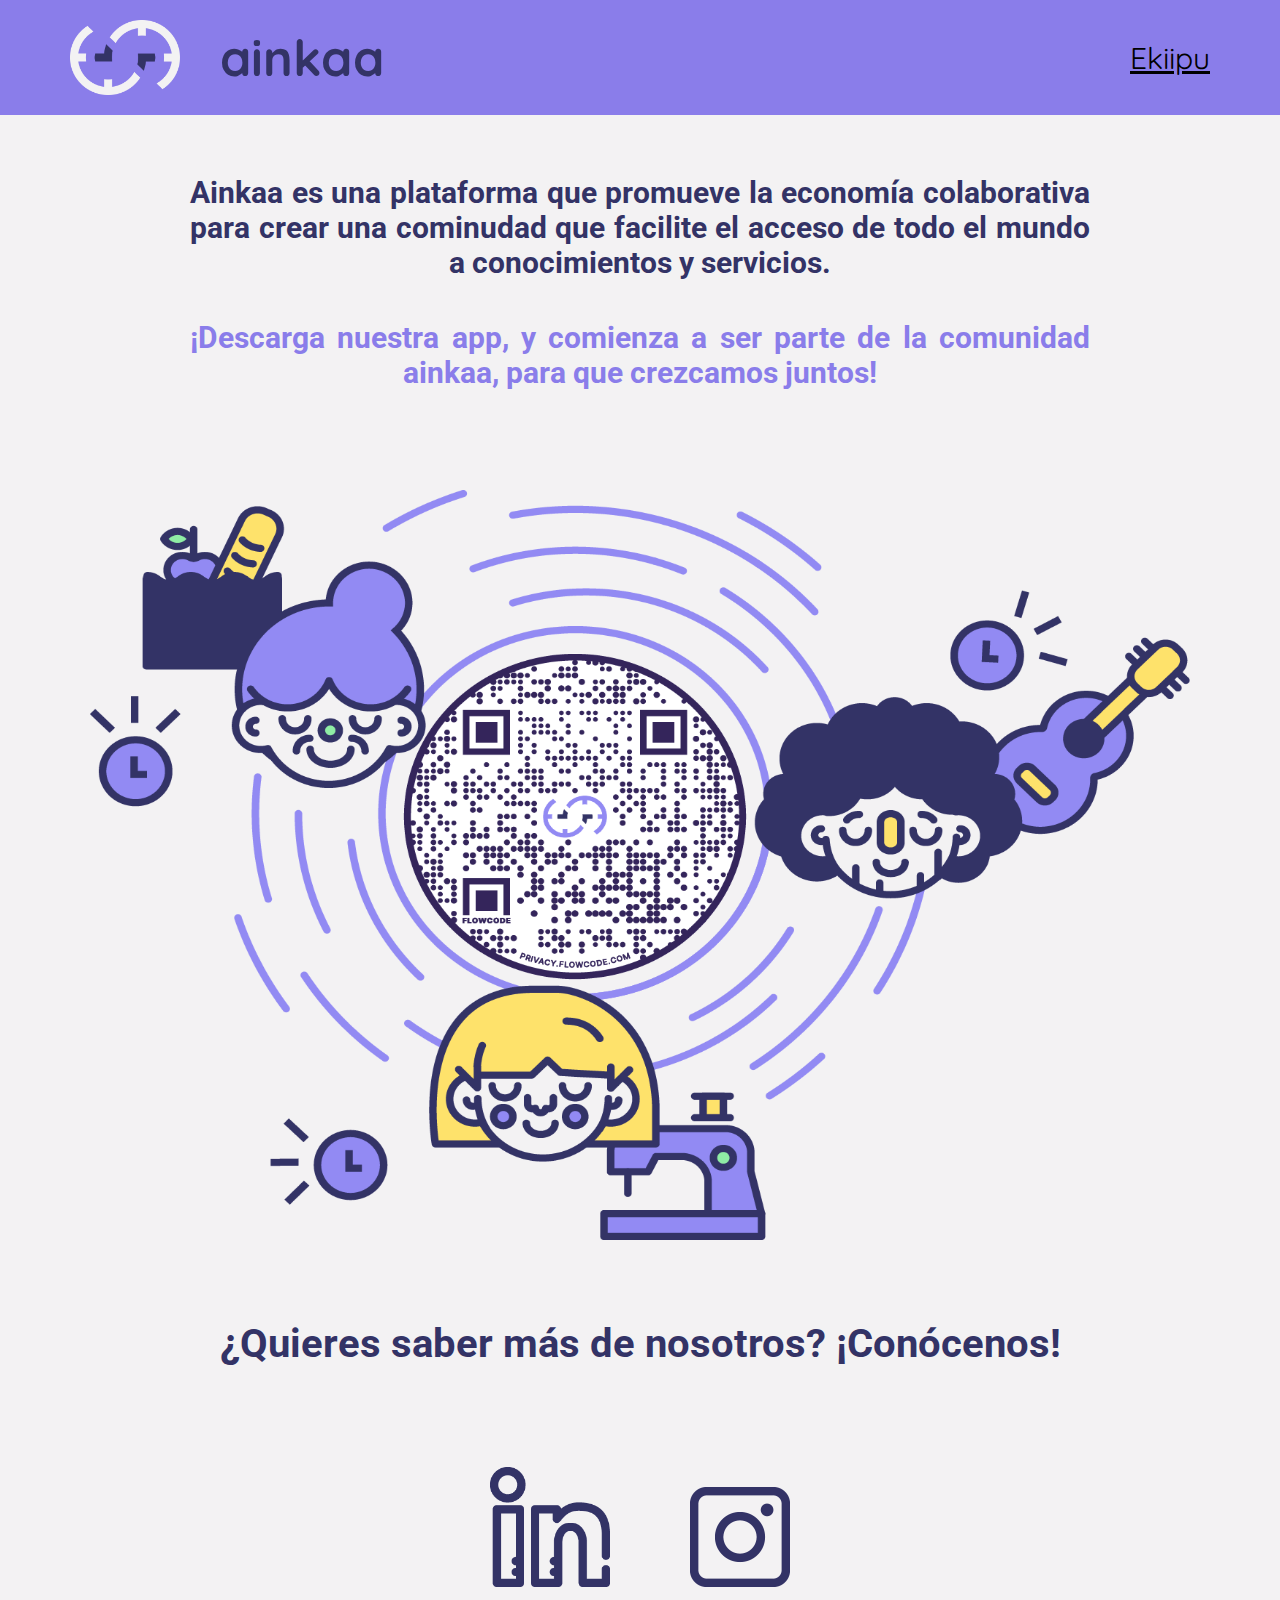
==== commit 30c4d2eb: "Home responsive v1" ====
--- a/index.html
+++ b/index.html
@@ -27,12 +27,7 @@
                     <nav>
                         <ul>
                             <li>
-                                <a href="#">
-                                   Inicio
-                                </a>
-                            </li>
-                            <li>
-                                <a href="pages/ekiipu.html">
+                                <a href="pages/ekiipu.html" target="_blank">
                                    Ekiipu
                                 </a>
                             </li>
@@ -62,9 +57,5 @@
             </footer>
         </div>
         <script src="https://unpkg.com/aos@next/dist/aos.js"></script>
-        <script>
-            const camille = document.querySelector('.camille .person-content > section .photo');
-            camille.classList.add('init-anim');
-        </script>
     </body>
 </html>--- a/styles.css
+++ b/styles.css
@@ -164,4 +164,56 @@
 #instagram {
     width: 100px;
     height: 100px;
+}
+
+@media screen and (max-width: 1100px) {
+    .description > img {
+        width: 100%;
+        height: auto;
+    }
+
+    .description p {
+        width: auto;
+        font-size: 25px;
+    }
+}
+
+@media screen and (max-width: 550px) {
+    .header {
+        display: flex;
+        flex-direction: column;
+    }
+
+    .logo {
+        width: auto;
+        display: flex;
+        flex-direction: column;
+        justify-content: center;
+        align-items: center;
+
+        margin-top: 30px;
+    }
+    
+    .logo h1 {
+        font-size: 20vw;
+        color: #333366;
+        font-family: 'Quicksand', sans-serif;
+    }
+    
+    .logo > img {
+        margin: 0;
+        width: 100%;
+        height: auto;
+    }
+
+    .bar-menu {
+        display: flex;
+        justify-content: center;
+        align-items: center;
+    }
+
+    .bar-menu li {
+        margin-top: 30px;
+        margin-left: 0;
+    }
 }